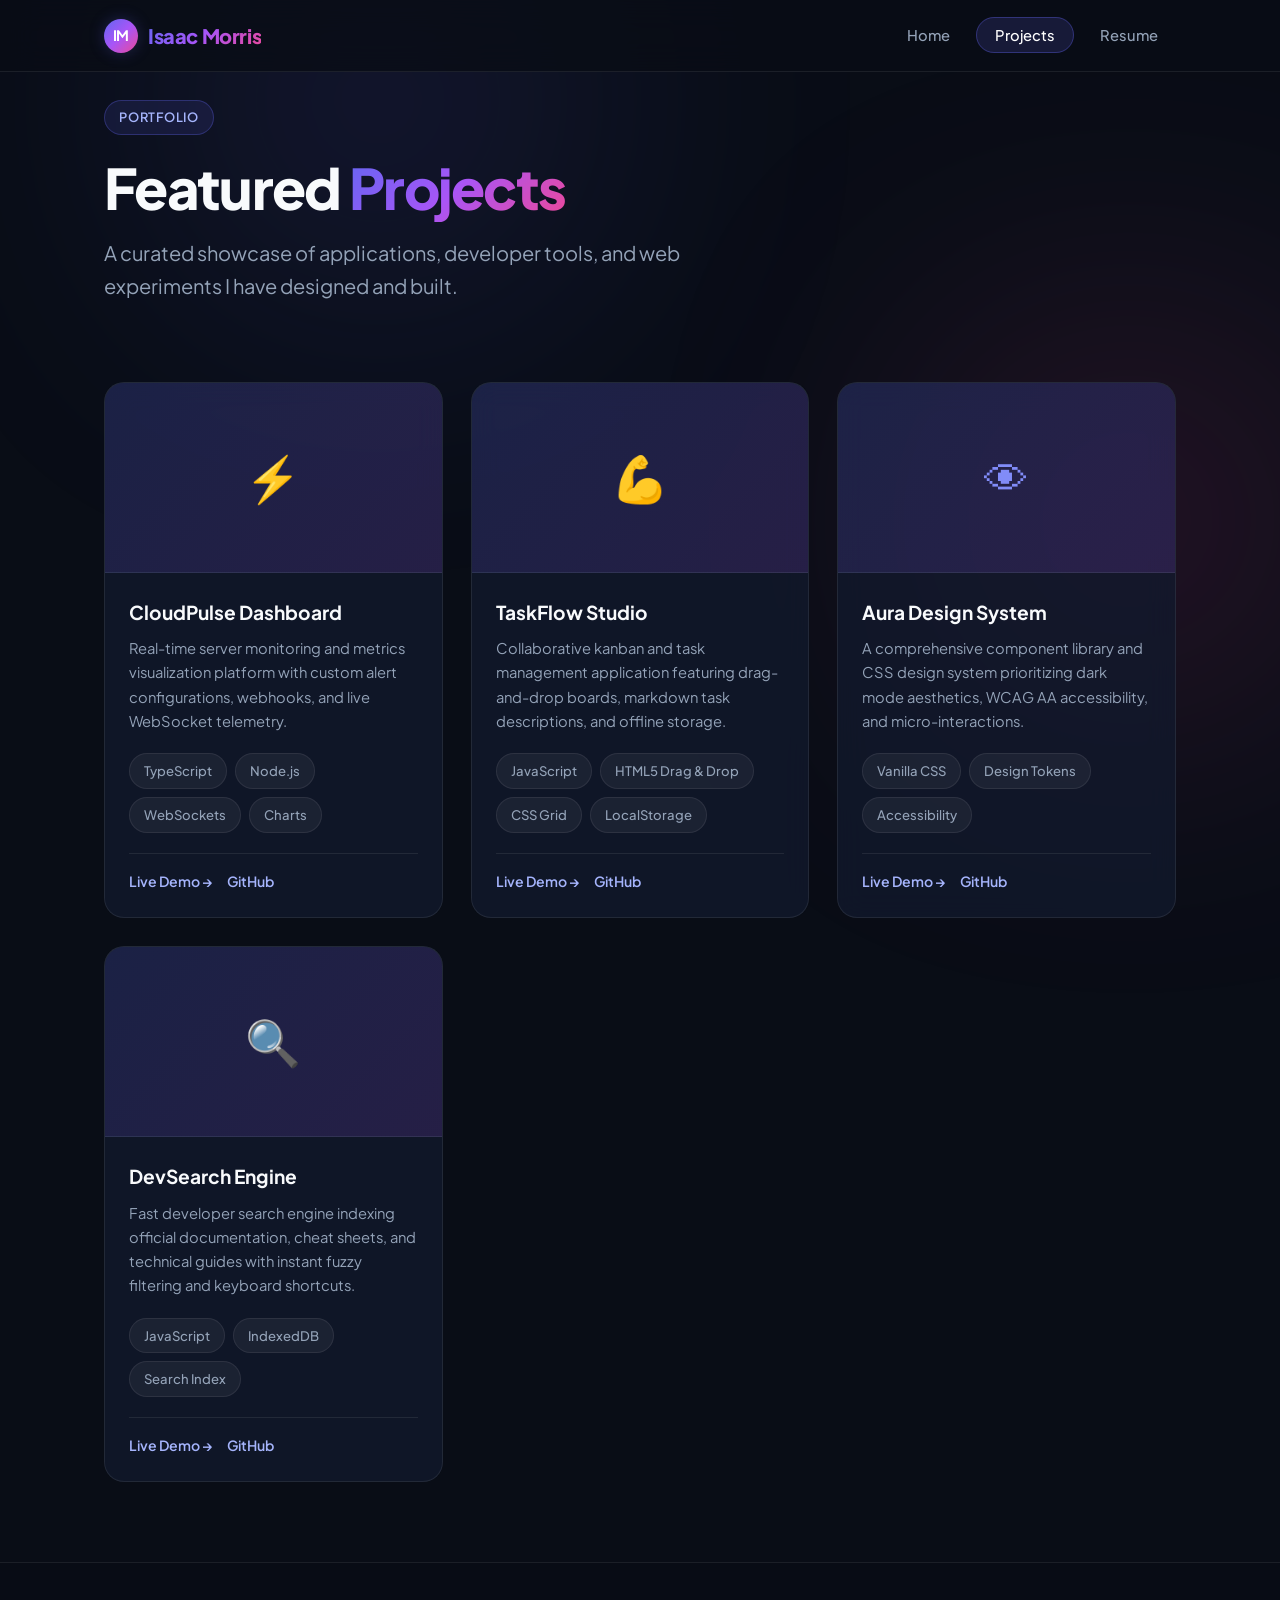
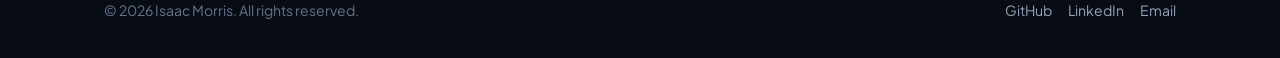
==== project.html @ 421816e5 "Initial commit: personal website with index, resume, and project pages" ====
<!DOCTYPE html>
<html lang="en">
<head>
  <meta charset="UTF-8">
  <meta name="viewport" content="width=device-width, initial-scale=1.0">
  <title>Isaac Morris | Projects</title>
  <meta name="description" content="Portfolio of selected projects, web applications, and software tools built by Isaac Morris.">
  <link rel="stylesheet" href="styles.css">
</head>
<body>

  <!-- Site Header Navigation -->
  <header class="site-header">
    <div class="container">
      <a href="index.html" class="brand-logo" id="brand-link">
        <div class="brand-avatar">IM</div>
        <span>Isaac Morris</span>
      </a>
      <nav aria-label="Main Navigation">
        <ul class="nav-links">
          <li><a href="index.html" class="nav-link" id="nav-home">Home</a></li>
          <li><a href="project.html" class="nav-link active" id="nav-projects">Projects</a></li>
          <li><a href="resume.html" class="nav-link" id="nav-resume">Resume</a></li>
        </ul>
      </nav>
    </div>
  </header>

  <!-- Main Content -->
  <main class="main-content">
    <div class="container">
      
      <!-- Projects Page Header -->
      <section class="resume-header">
        <div>
          <div class="badge">Portfolio</div>
          <h1 class="page-title">Featured <span class="gradient-text">Projects</span></h1>
          <p class="lead-text">
            A curated showcase of applications, developer tools, and web experiments I have designed and built.
          </p>
        </div>
      </section>

      <!-- Projects Grid -->
      <section class="projects-grid" id="project-list">
        
        <!-- Project 1 -->
        <article class="card project-card">
          <div class="project-thumbnail" aria-hidden="true">
            <span>&#9889;</span>
          </div>
          <div class="project-body">
            <h2 class="project-title">CloudPulse Dashboard</h2>
            <p class="project-desc">
              Real-time server monitoring and metrics visualization platform with custom alert configurations, webhooks, and live WebSocket telemetry.
            </p>
            <div class="tag-list" style="margin-bottom: 20px;">
              <span class="tag">TypeScript</span>
              <span class="tag">Node.js</span>
              <span class="tag">WebSockets</span>
              <span class="tag">Charts</span>
            </div>
            <div class="project-footer">
              <div class="project-links">
                <a href="#" class="icon-link" aria-label="View live demo of CloudPulse Dashboard">Live Demo &rarr;</a>
                <a href="#" class="icon-link" aria-label="View source code of CloudPulse Dashboard">GitHub</a>
              </div>
            </div>
          </div>
        </article>

        <!-- Project 2 -->
        <article class="card project-card">
          <div class="project-thumbnail" aria-hidden="true">
            <span>&#128170;</span>
          </div>
          <div class="project-body">
            <h2 class="project-title">TaskFlow Studio</h2>
            <p class="project-desc">
              Collaborative kanban and task management application featuring drag-and-drop boards, markdown task descriptions, and offline storage.
            </p>
            <div class="tag-list" style="margin-bottom: 20px;">
              <span class="tag">JavaScript</span>
              <span class="tag">HTML5 Drag &amp; Drop</span>
              <span class="tag">CSS Grid</span>
              <span class="tag">LocalStorage</span>
            </div>
            <div class="project-footer">
              <div class="project-links">
                <a href="#" class="icon-link" aria-label="View live demo of TaskFlow Studio">Live Demo &rarr;</a>
                <a href="#" class="icon-link" aria-label="View source code of TaskFlow Studio">GitHub</a>
              </div>
            </div>
          </div>
        </article>

        <!-- Project 3 -->
        <article class="card project-card">
          <div class="project-thumbnail" aria-hidden="true">
            <span>&#128065;</span>
          </div>
          <div class="project-body">
            <h2 class="project-title">Aura Design System</h2>
            <p class="project-desc">
              A comprehensive component library and CSS design system prioritizing dark mode aesthetics, WCAG AA accessibility, and micro-interactions.
            </p>
            <div class="tag-list" style="margin-bottom: 20px;">
              <span class="tag">Vanilla CSS</span>
              <span class="tag">Design Tokens</span>
              <span class="tag">Accessibility</span>
            </div>
            <div class="project-footer">
              <div class="project-links">
                <a href="#" class="icon-link" aria-label="View live demo of Aura Design System">Live Demo &rarr;</a>
                <a href="#" class="icon-link" aria-label="View source code of Aura Design System">GitHub</a>
              </div>
            </div>
          </div>
        </article>

        <!-- Project 4 -->
        <article class="card project-card">
          <div class="project-thumbnail" aria-hidden="true">
            <span>&#128269;</span>
          </div>
          <div class="project-body">
            <h2 class="project-title">DevSearch Engine</h2>
            <p class="project-desc">
              Fast developer search engine indexing official documentation, cheat sheets, and technical guides with instant fuzzy filtering and keyboard shortcuts.
            </p>
            <div class="tag-list" style="margin-bottom: 20px;">
              <span class="tag">JavaScript</span>
              <span class="tag">IndexedDB</span>
              <span class="tag">Search Index</span>
            </div>
            <div class="project-footer">
              <div class="project-links">
                <a href="#" class="icon-link" aria-label="View live demo of DevSearch Engine">Live Demo &rarr;</a>
                <a href="#" class="icon-link" aria-label="View source code of DevSearch Engine">GitHub</a>
              </div>
            </div>
          </div>
        </article>

      </section>

    </div>
  </main>

  <!-- Site Footer -->
  <footer class="site-footer">
    <div class="container footer-content">
      <p class="footer-text">&copy; 2026 Isaac Morris. All rights reserved.</p>
      <div class="footer-socials">
        <a href="https://github.com" target="_blank" rel="noopener noreferrer" class="social-link">GitHub</a>
        <a href="https://linkedin.com" target="_blank" rel="noopener noreferrer" class="social-link">LinkedIn</a>
        <a href="mailto:contact@example.com" class="social-link">Email</a>
      </div>
    </div>
  </footer>

</body>
</html>
---- styles.css ----
/* ==========================================================================
   Design System & Core Variables
   ========================================================================== */
@import url('https://fonts.googleapis.com/css2?family=Plus+Jakarta+Sans:wght@300;400;500;600;700;800&display=swap');

:root {
  /* Color Palette */
  --bg-primary: #090d16;
  --bg-secondary: #0f172a;
  --bg-card: rgba(18, 26, 46, 0.75);
  --bg-card-hover: rgba(28, 39, 68, 0.85);
  --bg-glass: rgba(255, 255, 255, 0.04);
  
  --border-subtle: rgba(255, 255, 255, 0.08);
  --border-focus: rgba(99, 102, 241, 0.5);

  --accent-primary: #6366f1;
  --accent-secondary: #8b5cf6;
  --accent-glow: rgba(99, 102, 241, 0.25);
  --accent-gradient: linear-gradient(135deg, #6366f1 0%, #a855f7 50%, #ec4899 100%);
  --accent-gradient-subtle: linear-gradient(135deg, rgba(99, 102, 241, 0.15), rgba(168, 85, 247, 0.15));

  --text-primary: #f8fafc;
  --text-secondary: #94a3b8;
  --text-muted: #64748b;

  /* Typography */
  --font-main: 'Plus Jakarta Sans', -apple-system, BlinkMacSystemFont, 'Segoe UI', Roboto, sans-serif;
  
  /* Spacing */
  --container-width: 1120px;
  --radius-sm: 8px;
  --radius-md: 14px;
  --radius-lg: 20px;
  --radius-full: 9999px;

  /* Transitions */
  --transition-fast: 0.2s cubic-bezier(0.16, 1, 0.3, 1);
  --transition-normal: 0.3s cubic-bezier(0.16, 1, 0.3, 1);
}

/* ==========================================================================
   Global Reset & Base
   ========================================================================== */
*, *::before, *::after {
  box-sizing: border-box;
  margin: 0;
  padding: 0;
}

html {
  scroll-behavior: smooth;
  color-scheme: dark;
}

body {
  font-family: var(--font-main);
  background-color: var(--bg-primary);
  color: var(--text-primary);
  line-height: 1.65;
  min-height: 100vh;
  display: flex;
  flex-direction: column;
  position: relative;
  overflow-x: hidden;
  -webkit-font-smoothing: antialiased;
}

/* Background Ambient Glows */
body::before,
body::after {
  content: '';
  position: fixed;
  width: 500px;
  height: 500px;
  border-radius: 50%;
  pointer-events: none;
  z-index: -1;
  filter: blur(140px);
  opacity: 0.35;
}

body::before {
  top: -150px;
  left: 10%;
  background: radial-gradient(circle, #6366f1, transparent 70%);
}

body::after {
  top: 30%;
  right: -100px;
  background: radial-gradient(circle, #ec4899, transparent 70%);
}

a {
  color: inherit;
  text-decoration: none;
  transition: color var(--transition-fast);
}

img {
  max-width: 100%;
  display: block;
}

/* ==========================================================================
   Layout Containers
   ========================================================================== */
.container {
  width: 100%;
  max-width: var(--container-width);
  margin-left: auto;
  margin-right: auto;
  padding-left: 24px;
  padding-right: 24px;
}

.main-content {
  flex: 1;
  padding-top: 100px;
  padding-bottom: 80px;
}

/* ==========================================================================
   Header & Navigation
   ========================================================================== */
.site-header {
  position: fixed;
  top: 0;
  left: 0;
  right: 0;
  height: 72px;
  backdrop-filter: blur(16px);
  -webkit-backdrop-filter: blur(16px);
  background: rgba(9, 13, 22, 0.8);
  border-bottom: 1px solid var(--border-subtle);
  z-index: 1000;
  display: flex;
  align-items: center;
}

.site-header .container {
  display: flex;
  justify-content: space-between;
  align-items: center;
}

.brand-logo {
  font-weight: 800;
  font-size: 1.25rem;
  letter-spacing: -0.02em;
  display: flex;
  align-items: center;
  gap: 10px;
}

.brand-logo span {
  background: var(--accent-gradient);
  -webkit-background-clip: text;
  -webkit-text-fill-color: transparent;
}

.brand-avatar {
  width: 34px;
  height: 34px;
  border-radius: var(--radius-full);
  background: var(--accent-gradient);
  display: flex;
  align-items: center;
  justify-content: center;
  font-weight: 700;
  font-size: 0.9rem;
  color: #fff;
  box-shadow: 0 0 16px var(--accent-glow);
}

.nav-links {
  display: flex;
  list-style: none;
  gap: 8px;
  align-items: center;
}

.nav-link {
  padding: 8px 18px;
  font-size: 0.92rem;
  font-weight: 500;
  color: var(--text-secondary);
  border-radius: var(--radius-full);
  transition: all var(--transition-fast);
}

.nav-link:hover {
  color: var(--text-primary);
  background: var(--bg-glass);
}

.nav-link.active {
  color: #fff;
  background: rgba(99, 102, 241, 0.16);
  border: 1px solid rgba(99, 102, 241, 0.35);
}

/* ==========================================================================
   Typography & Common Elements
   ========================================================================== */
.badge {
  display: inline-flex;
  align-items: center;
  gap: 6px;
  padding: 6px 14px;
  font-size: 0.8rem;
  font-weight: 600;
  text-transform: uppercase;
  letter-spacing: 0.06em;
  color: #a5b4fc;
  background: rgba(99, 102, 241, 0.12);
  border: 1px solid rgba(99, 102, 241, 0.3);
  border-radius: var(--radius-full);
  margin-bottom: 20px;
}

.badge-dot {
  width: 8px;
  height: 8px;
  border-radius: 50%;
  background-color: #10b981;
  box-shadow: 0 0 10px #10b981;
}

.page-title {
  font-size: clamp(2.2rem, 5vw, 3.5rem);
  font-weight: 800;
  letter-spacing: -0.03em;
  line-height: 1.15;
  margin-bottom: 16px;
}

.gradient-text {
  background: var(--accent-gradient);
  -webkit-background-clip: text;
  -webkit-text-fill-color: transparent;
}

.lead-text {
  font-size: clamp(1.05rem, 2vw, 1.25rem);
  color: var(--text-secondary);
  max-width: 640px;
  margin-bottom: 32px;
}

/* Buttons */
.btn-group {
  display: flex;
  gap: 14px;
  flex-wrap: wrap;
}

.btn {
  display: inline-flex;
  align-items: center;
  justify-content: center;
  gap: 10px;
  padding: 12px 26px;
  font-size: 0.95rem;
  font-weight: 600;
  border-radius: var(--radius-full);
  cursor: pointer;
  transition: all var(--transition-normal);
  border: 1px solid transparent;
}

.btn-primary {
  background: var(--accent-gradient);
  color: #ffffff;
  box-shadow: 0 4px 20px var(--accent-glow);
}

.btn-primary:hover {
  transform: translateY(-2px);
  box-shadow: 0 6px 25px rgba(99, 102, 241, 0.4);
}

.btn-secondary {
  background: rgba(255, 255, 255, 0.05);
  color: var(--text-primary);
  border-color: var(--border-subtle);
}

.btn-secondary:hover {
  background: rgba(255, 255, 255, 0.1);
  border-color: rgba(255, 255, 255, 0.2);
  transform: translateY(-2px);
}

/* Cards */
.card {
  background: var(--bg-card);
  backdrop-filter: blur(14px);
  -webkit-backdrop-filter: blur(14px);
  border: 1px solid var(--border-subtle);
  border-radius: var(--radius-lg);
  padding: 28px;
  transition: all var(--transition-normal);
}

.card:hover {
  border-color: rgba(99, 102, 241, 0.35);
  transform: translateY(-4px);
  box-shadow: 0 16px 36px rgba(0, 0, 0, 0.3);
}

/* ==========================================================================
   Hero Section (index.html)
   ========================================================================== */
.hero-section {
  padding: 40px 0 60px;
}

.hero-grid {
  display: grid;
  grid-template-columns: 1.2fr 0.8fr;
  gap: 48px;
  align-items: center;
}

.hero-card-preview {
  position: relative;
}

.profile-card {
  background: linear-gradient(180deg, rgba(28, 38, 64, 0.6) 0%, rgba(13, 19, 36, 0.9) 100%);
  border: 1px solid var(--border-subtle);
  border-radius: var(--radius-lg);
  padding: 32px;
  text-align: center;
  box-shadow: 0 20px 40px rgba(0, 0, 0, 0.4);
  position: relative;
  overflow: hidden;
}

.profile-card::before {
  content: '';
  position: absolute;
  top: 0;
  left: 0;
  right: 0;
  height: 4px;
  background: var(--accent-gradient);
}

.profile-avatar-large {
  width: 96px;
  height: 96px;
  margin: 0 auto 20px;
  border-radius: var(--radius-full);
  background: var(--accent-gradient);
  display: flex;
  align-items: center;
  justify-content: center;
  font-size: 2.2rem;
  font-weight: 800;
  box-shadow: 0 0 30px var(--accent-glow);
}

.profile-name {
  font-size: 1.4rem;
  font-weight: 700;
  margin-bottom: 6px;
}

.profile-role {
  color: var(--text-secondary);
  font-size: 0.92rem;
  margin-bottom: 24px;
}

.stats-grid {
  display: grid;
  grid-template-columns: repeat(3, 1fr);
  gap: 12px;
  padding-top: 20px;
  border-top: 1px solid var(--border-subtle);
}

.stat-item h4 {
  font-size: 1.3rem;
  font-weight: 700;
  color: var(--text-primary);
}

.stat-item p {
  font-size: 0.78rem;
  color: var(--text-muted);
}

/* Feature Highlights */
.features-section {
  margin-top: 60px;
}

.features-grid {
  display: grid;
  grid-template-columns: repeat(auto-fit, minmax(280px, 1fr));
  gap: 24px;
}

.feature-icon {
  width: 46px;
  height: 46px;
  border-radius: var(--radius-md);
  background: rgba(99, 102, 241, 0.15);
  display: flex;
  align-items: center;
  justify-content: center;
  font-size: 1.25rem;
  margin-bottom: 18px;
  color: #a5b4fc;
}

.feature-title {
  font-size: 1.15rem;
  font-weight: 600;
  margin-bottom: 8px;
}

.feature-desc {
  font-size: 0.92rem;
  color: var(--text-secondary);
}

/* ==========================================================================
   Resume Page (resume.html)
   ========================================================================== */
.resume-header {
  display: flex;
  justify-content: space-between;
  align-items: flex-start;
  flex-wrap: wrap;
  gap: 24px;
  margin-bottom: 48px;
}

.resume-section {
  margin-bottom: 44px;
}

.section-heading {
  font-size: 1.4rem;
  font-weight: 700;
  margin-bottom: 24px;
  display: flex;
  align-items: center;
  gap: 12px;
}

.section-heading::after {
  content: '';
  flex: 1;
  height: 1px;
  background: var(--border-subtle);
}

/* Timeline */
.timeline {
  display: flex;
  flex-direction: column;
  gap: 20px;
  position: relative;
  padding-left: 24px;
  border-left: 2px solid rgba(99, 102, 241, 0.25);
}

.timeline-item {
  position: relative;
}

.timeline-item::before {
  content: '';
  position: absolute;
  left: -31px;
  top: 8px;
  width: 12px;
  height: 12px;
  border-radius: 50%;
  background: var(--accent-primary);
  border: 3px solid var(--bg-primary);
  box-shadow: 0 0 10px var(--accent-glow);
}

.timeline-card {
  padding: 20px 24px;
}

.timeline-header {
  display: flex;
  justify-content: space-between;
  align-items: baseline;
  flex-wrap: wrap;
  gap: 8px;
  margin-bottom: 6px;
}

.role-title {
  font-size: 1.1rem;
  font-weight: 600;
}

.role-period {
  font-size: 0.85rem;
  color: var(--text-muted);
}

.company-name {
  font-size: 0.92rem;
  color: #818cf8;
  margin-bottom: 12px;
  font-weight: 500;
}

.timeline-desc {
  font-size: 0.92rem;
  color: var(--text-secondary);
}

/* Skills Grid */
.skills-grid {
  display: grid;
  grid-template-columns: repeat(auto-fit, minmax(260px, 1fr));
  gap: 20px;
}

.skill-category-title {
  font-size: 1rem;
  font-weight: 600;
  margin-bottom: 14px;
}

.tag-list {
  display: flex;
  flex-wrap: wrap;
  gap: 8px;
}

.tag {
  padding: 6px 14px;
  font-size: 0.82rem;
  font-weight: 500;
  color: var(--text-secondary);
  background: rgba(255, 255, 255, 0.05);
  border: 1px solid var(--border-subtle);
  border-radius: var(--radius-full);
  transition: all var(--transition-fast);
}

.tag:hover {
  color: #ffffff;
  border-color: rgba(99, 102, 241, 0.4);
  background: rgba(99, 102, 241, 0.1);
}

/* ==========================================================================
   Projects Page (project.html)
   ========================================================================== */
.projects-grid {
  display: grid;
  grid-template-columns: repeat(auto-fill, minmax(320px, 1fr));
  gap: 28px;
}

.project-card {
  display: flex;
  flex-direction: column;
  overflow: hidden;
  padding: 0;
}

.project-thumbnail {
  width: 100%;
  height: 190px;
  background: var(--accent-gradient-subtle);
  border-bottom: 1px solid var(--border-subtle);
  display: flex;
  align-items: center;
  justify-content: center;
  font-size: 2.8rem;
  color: #818cf8;
  position: relative;
}

.project-body {
  padding: 24px;
  display: flex;
  flex-direction: column;
  flex: 1;
}

.project-title {
  font-size: 1.2rem;
  font-weight: 700;
  margin-bottom: 8px;
}

.project-desc {
  font-size: 0.92rem;
  color: var(--text-secondary);
  margin-bottom: 20px;
  flex: 1;
}

.project-footer {
  display: flex;
  justify-content: space-between;
  align-items: center;
  margin-top: auto;
  padding-top: 16px;
  border-top: 1px solid var(--border-subtle);
}

.project-links {
  display: flex;
  gap: 14px;
}

.icon-link {
  font-size: 0.88rem;
  font-weight: 600;
  color: #a5b4fc;
  display: inline-flex;
  align-items: center;
  gap: 6px;
}

.icon-link:hover {
  color: #ffffff;
  text-decoration: underline;
}

/* ==========================================================================
   Site Footer
   ========================================================================== */
.site-footer {
  border-top: 1px solid var(--border-subtle);
  background: rgba(9, 13, 22, 0.95);
  padding: 36px 0;
  margin-top: auto;
}

.footer-content {
  display: flex;
  justify-content: space-between;
  align-items: center;
  flex-wrap: wrap;
  gap: 20px;
}

.footer-text {
  font-size: 0.88rem;
  color: var(--text-muted);
}

.footer-socials {
  display: flex;
  gap: 16px;
}

.social-link {
  font-size: 0.88rem;
  color: var(--text-secondary);
  transition: color var(--transition-fast);
}

.social-link:hover {
  color: var(--text-primary);
}

/* ==========================================================================
   Responsive Breakpoints
   ========================================================================== */
@media (max-width: 860px) {
  .hero-grid {
    grid-template-columns: 1fr;
    gap: 36px;
  }
}

@media (max-width: 640px) {
  .site-header .container {
    flex-direction: row;
  }
  
  .nav-links {
    gap: 4px;
  }

  .nav-link {
    padding: 6px 12px;
    font-size: 0.85rem;
  }

  .main-content {
    padding-top: 88px;
  }

  .btn-group {
    flex-direction: column;
    width: 100%;
  }

  .btn {
    width: 100%;
  }

  .footer-content {
    flex-direction: column;
    text-align: center;
  }
}
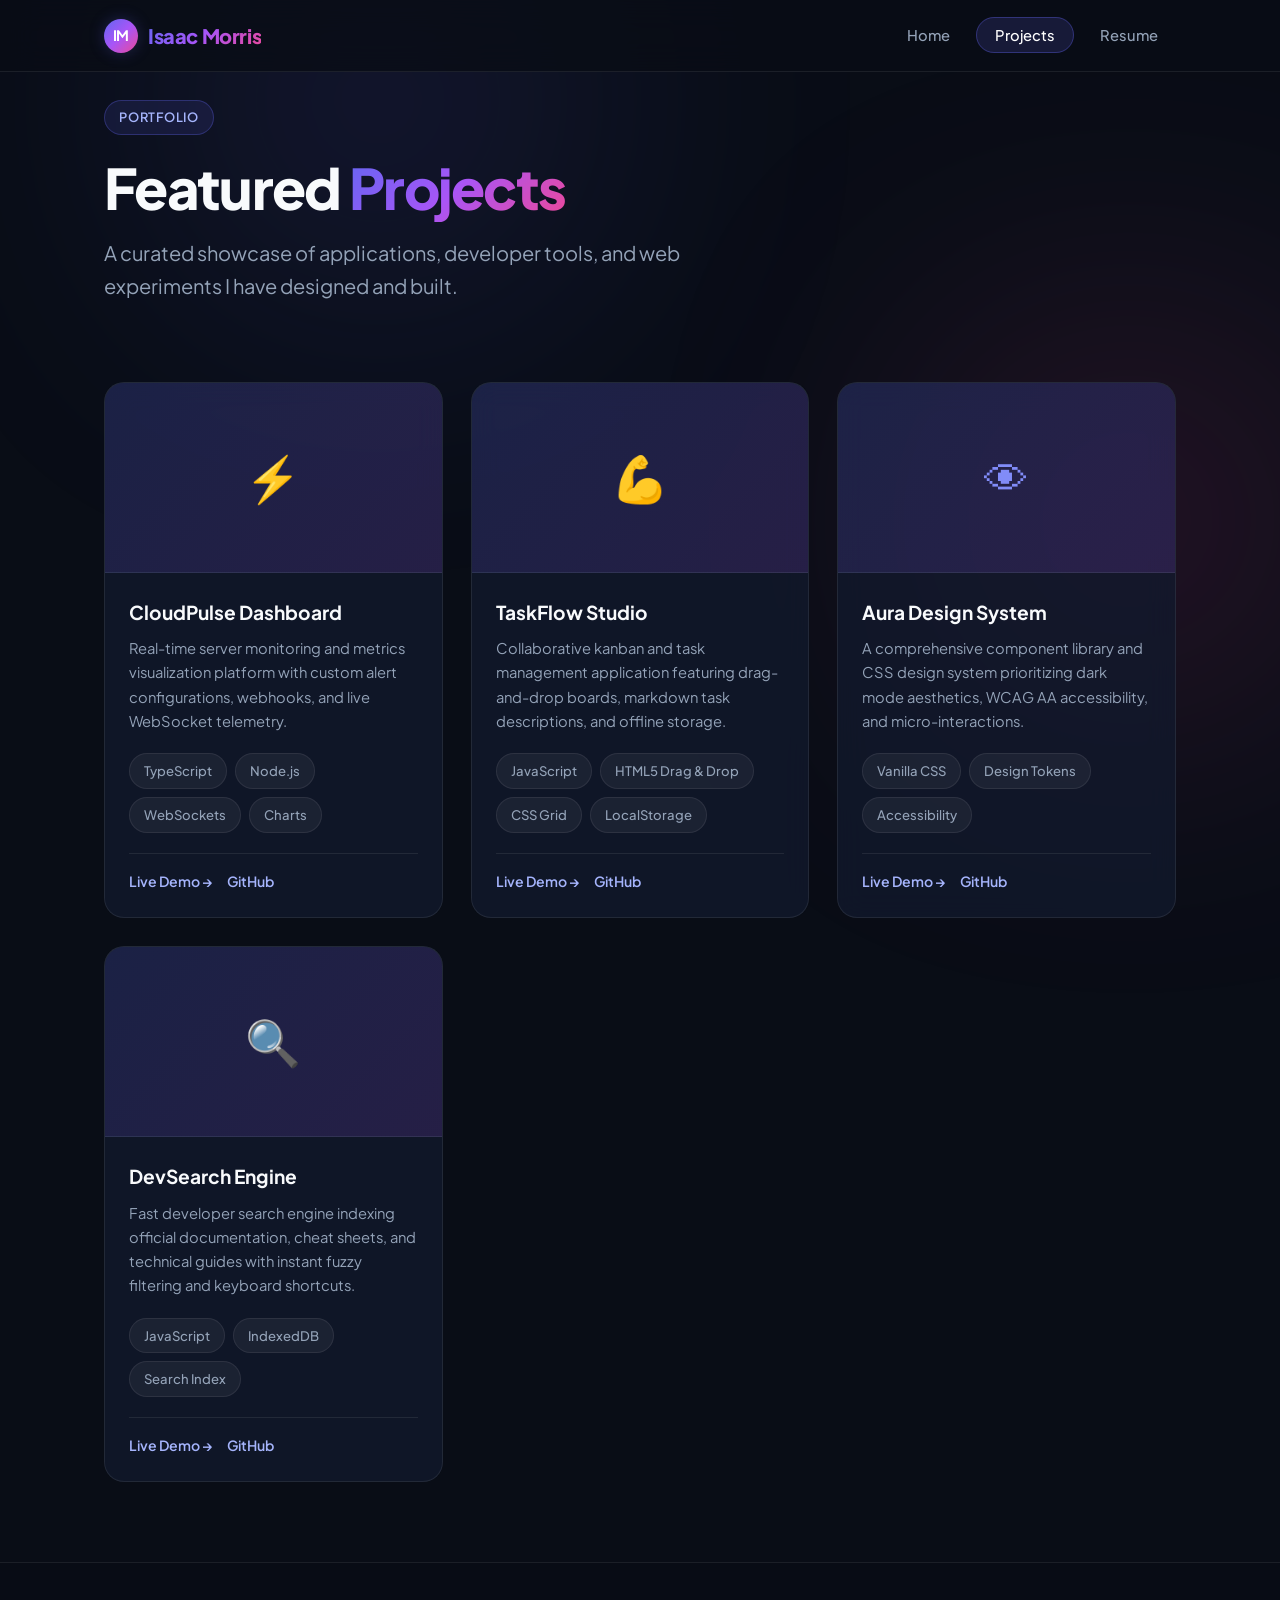
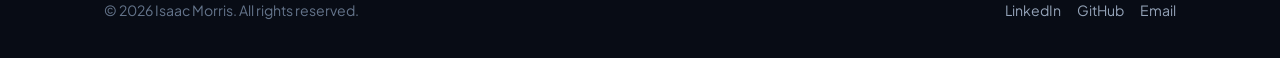
==== commit 402795ed: "feat: add Isaac's real resume, education, experience, and contact info" ====
--- a/project.html
+++ b/project.html
@@ -152,9 +152,9 @@
     <div class="container footer-content">
       <p class="footer-text">&copy; 2026 Isaac Morris. All rights reserved.</p>
       <div class="footer-socials">
-        <a href="https://github.com" target="_blank" rel="noopener noreferrer" class="social-link">GitHub</a>
-        <a href="https://linkedin.com" target="_blank" rel="noopener noreferrer" class="social-link">LinkedIn</a>
-        <a href="mailto:contact@example.com" class="social-link">Email</a>
+        <a href="https://www.linkedin.com/in/isaac-morris-839309318" target="_blank" rel="noopener noreferrer" class="social-link">LinkedIn</a>
+        <a href="https://github.com/IM1904" target="_blank" rel="noopener noreferrer" class="social-link">GitHub</a>
+        <a href="mailto:isaacmorris2004@gmail.com" class="social-link">Email</a>
       </div>
     </div>
   </footer>
--- a/styles.css
+++ b/styles.css
@@ -523,6 +523,99 @@
   color: var(--text-secondary);
 }
 
+.timeline-location {
+  font-size: 0.82rem;
+  color: var(--text-muted);
+  margin-top: -6px;
+  margin-bottom: 12px;
+}
+
+.timeline-list {
+  list-style: none;
+  display: flex;
+  flex-direction: column;
+  gap: 8px;
+  margin-top: 10px;
+}
+
+.timeline-list li {
+  position: relative;
+  padding-left: 20px;
+  font-size: 0.92rem;
+  color: var(--text-secondary);
+  line-height: 1.55;
+}
+
+.timeline-list li::before {
+  content: '▹';
+  position: absolute;
+  left: 0;
+  color: var(--accent-primary);
+  font-weight: 700;
+  font-size: 0.95rem;
+}
+
+.contact-pill-list {
+  display: flex;
+  flex-wrap: wrap;
+  gap: 10px;
+  margin-top: 16px;
+}
+
+.contact-pill {
+  display: inline-flex;
+  align-items: center;
+  gap: 8px;
+  padding: 6px 14px;
+  background: var(--bg-card);
+  border: 1px solid var(--border-subtle);
+  border-radius: var(--radius-full);
+  font-size: 0.85rem;
+  color: var(--text-secondary);
+}
+
+.contact-pill svg {
+  color: var(--accent-primary);
+  flex-shrink: 0;
+}
+
+.contact-pill a {
+  color: var(--text-primary);
+  transition: color var(--transition-fast);
+}
+
+.contact-pill a:hover {
+  color: #a5b4fc;
+  text-decoration: underline;
+}
+
+.community-grid {
+  display: grid;
+  grid-template-columns: repeat(auto-fit, minmax(300px, 1fr));
+  gap: 18px;
+}
+
+.community-card {
+  padding: 20px 24px;
+}
+
+.community-title {
+  font-size: 1.05rem;
+  font-weight: 600;
+  margin-bottom: 4px;
+}
+
+.community-role {
+  font-size: 0.88rem;
+  color: #818cf8;
+  margin-bottom: 8px;
+}
+
+.community-period {
+  font-size: 0.82rem;
+  color: var(--text-muted);
+}
+
 /* Skills Grid */
 .skills-grid {
   display: grid;
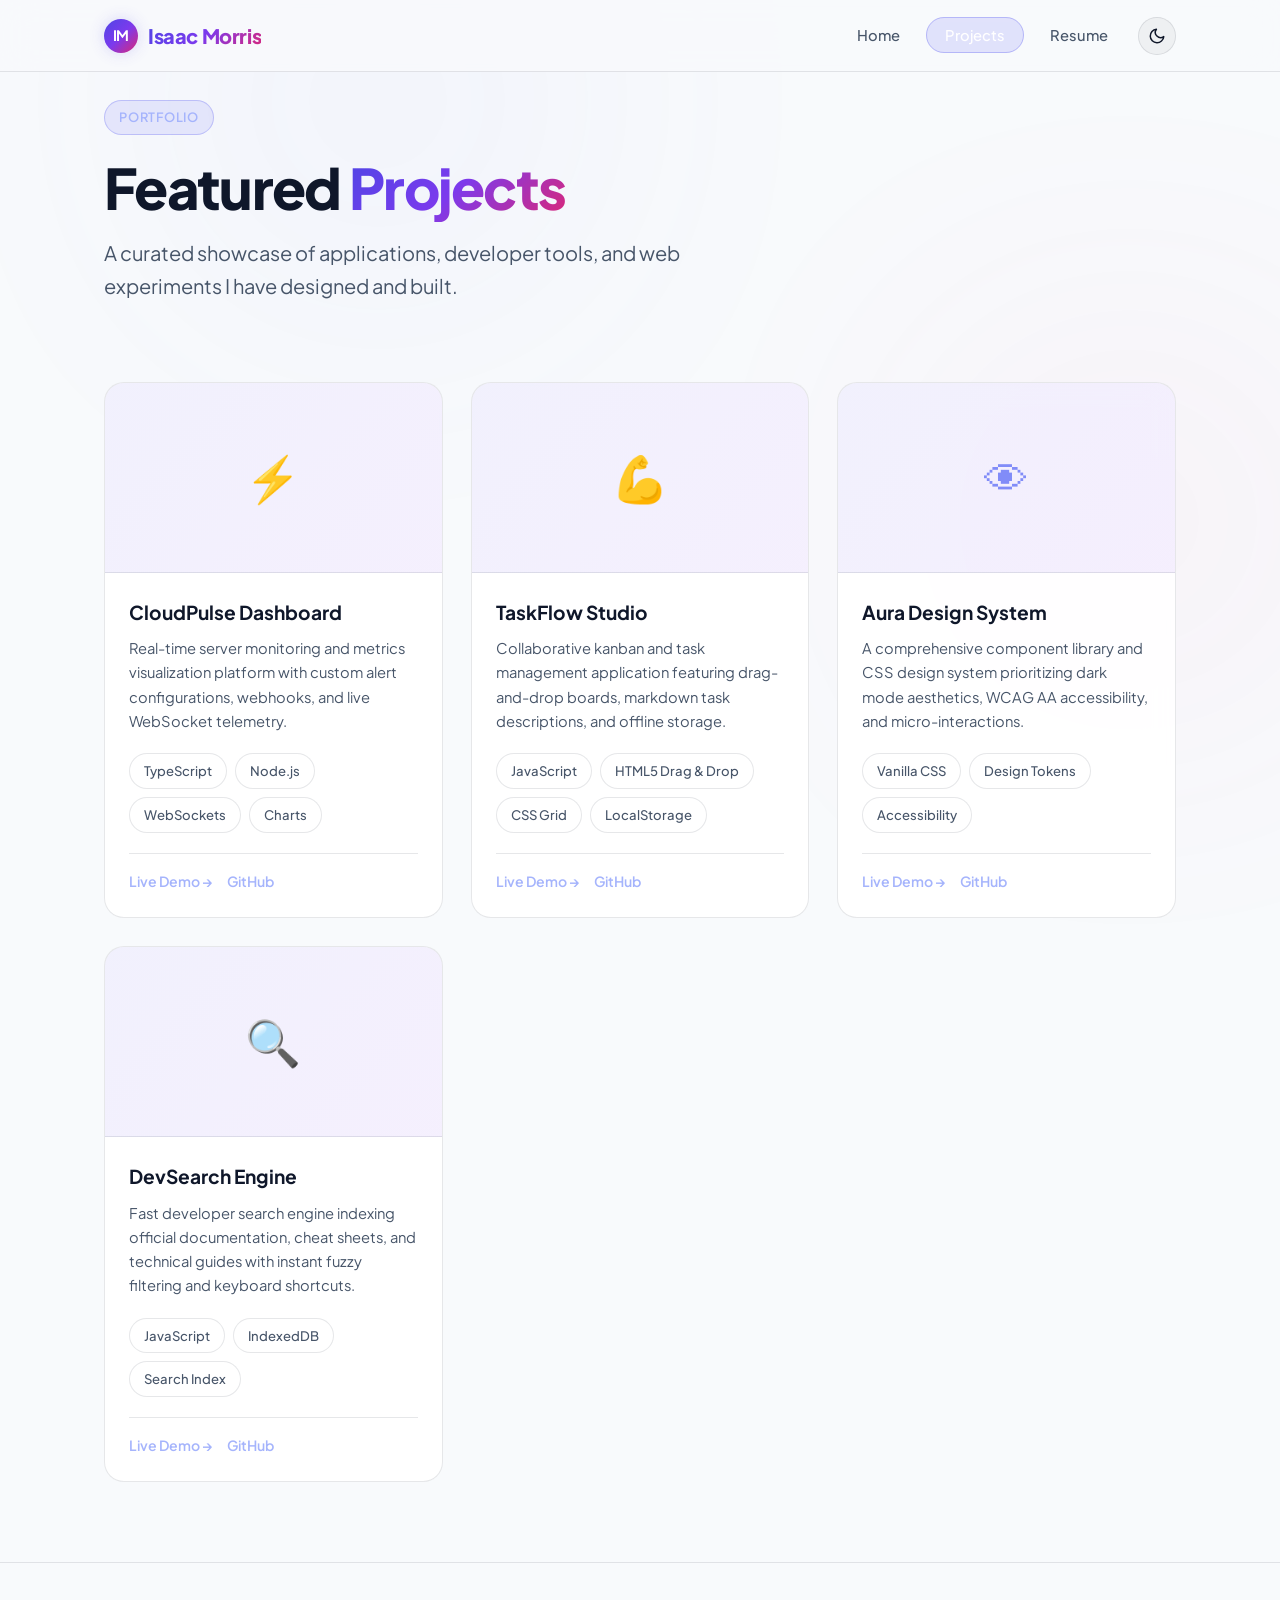
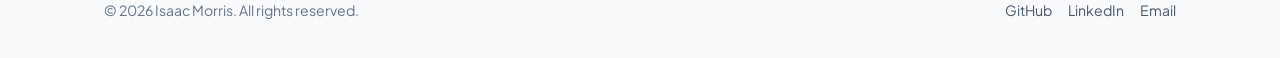
==== commit f3d0a20c: "Dark and Light mode" ====
--- a/project.html
+++ b/project.html
@@ -1,12 +1,16 @@
 <!DOCTYPE html>
 <html lang="en">
+
 <head>
   <meta charset="UTF-8">
   <meta name="viewport" content="width=device-width, initial-scale=1.0">
   <title>Isaac Morris | Projects</title>
-  <meta name="description" content="Portfolio of selected projects, web applications, and software tools built by Isaac Morris.">
+  <meta name="description"
+    content="Portfolio of selected projects, web applications, and software tools built by Isaac Morris.">
   <link rel="stylesheet" href="styles.css">
+  <script src="theme.js"></script>
 </head>
+
 <body>
 
   <!-- Site Header Navigation -->
@@ -16,20 +20,38 @@
         <div class="brand-avatar">IM</div>
         <span>Isaac Morris</span>
       </a>
-      <nav aria-label="Main Navigation">
-        <ul class="nav-links">
-          <li><a href="index.html" class="nav-link" id="nav-home">Home</a></li>
-          <li><a href="project.html" class="nav-link active" id="nav-projects">Projects</a></li>
-          <li><a href="resume.html" class="nav-link" id="nav-resume">Resume</a></li>
-        </ul>
-      </nav>
+      <div class="nav-wrapper">
+        <nav aria-label="Main Navigation">
+          <ul class="nav-links">
+            <li><a href="index.html" class="nav-link" id="nav-home">Home</a></li>
+            <li><a href="project.html" class="nav-link active" id="nav-projects">Projects</a></li>
+            <li><a href="resume.html" class="nav-link" id="nav-resume">Resume</a></li>
+          </ul>
+        </nav>
+        <button id="theme-toggle" class="theme-toggle-btn" aria-label="Switch to light mode" title="Toggle dark/light mode">
+          <svg class="icon-sun" width="18" height="18" viewBox="0 0 24 24" fill="none" stroke="currentColor" stroke-width="2" stroke-linecap="round" stroke-linejoin="round">
+            <circle cx="12" cy="12" r="5"></circle>
+            <line x1="12" y1="1" x2="12" y2="3"></line>
+            <line x1="12" y1="21" x2="12" y2="23"></line>
+            <line x1="4.22" y1="4.22" x2="5.64" y2="5.64"></line>
+            <line x1="18.36" y1="18.36" x2="19.78" y2="19.78"></line>
+            <line x1="1" y1="12" x2="3" y2="12"></line>
+            <line x1="21" y1="12" x2="23" y2="12"></line>
+            <line x1="4.22" y1="19.78" x2="5.64" y2="18.36"></line>
+            <line x1="18.36" y1="5.64" x2="19.78" y2="4.22"></line>
+          </svg>
+          <svg class="icon-moon" width="18" height="18" viewBox="0 0 24 24" fill="none" stroke="currentColor" stroke-width="2" stroke-linecap="round" stroke-linejoin="round">
+            <path d="M21 12.79A9 9 0 1 1 11.21 3 7 7 0 0 0 21 12.79z"></path>
+          </svg>
+        </button>
+      </div>
     </div>
   </header>
 
   <!-- Main Content -->
   <main class="main-content">
     <div class="container">
-      
+
       <!-- Projects Page Header -->
       <section class="resume-header">
         <div>
@@ -43,7 +65,7 @@
 
       <!-- Projects Grid -->
       <section class="projects-grid" id="project-list">
-        
+
         <!-- Project 1 -->
         <article class="card project-card">
           <div class="project-thumbnail" aria-hidden="true">
@@ -52,7 +74,8 @@
           <div class="project-body">
             <h2 class="project-title">CloudPulse Dashboard</h2>
             <p class="project-desc">
-              Real-time server monitoring and metrics visualization platform with custom alert configurations, webhooks, and live WebSocket telemetry.
+              Real-time server monitoring and metrics visualization platform with custom alert configurations, webhooks,
+              and live WebSocket telemetry.
             </p>
             <div class="tag-list" style="margin-bottom: 20px;">
               <span class="tag">TypeScript</span>
@@ -77,7 +100,8 @@
           <div class="project-body">
             <h2 class="project-title">TaskFlow Studio</h2>
             <p class="project-desc">
-              Collaborative kanban and task management application featuring drag-and-drop boards, markdown task descriptions, and offline storage.
+              Collaborative kanban and task management application featuring drag-and-drop boards, markdown task
+              descriptions, and offline storage.
             </p>
             <div class="tag-list" style="margin-bottom: 20px;">
               <span class="tag">JavaScript</span>
@@ -102,7 +126,8 @@
           <div class="project-body">
             <h2 class="project-title">Aura Design System</h2>
             <p class="project-desc">
-              A comprehensive component library and CSS design system prioritizing dark mode aesthetics, WCAG AA accessibility, and micro-interactions.
+              A comprehensive component library and CSS design system prioritizing dark mode aesthetics, WCAG AA
+              accessibility, and micro-interactions.
             </p>
             <div class="tag-list" style="margin-bottom: 20px;">
               <span class="tag">Vanilla CSS</span>
@@ -126,7 +151,8 @@
           <div class="project-body">
             <h2 class="project-title">DevSearch Engine</h2>
             <p class="project-desc">
-              Fast developer search engine indexing official documentation, cheat sheets, and technical guides with instant fuzzy filtering and keyboard shortcuts.
+              Fast developer search engine indexing official documentation, cheat sheets, and technical guides with
+              instant fuzzy filtering and keyboard shortcuts.
             </p>
             <div class="tag-list" style="margin-bottom: 20px;">
               <span class="tag">JavaScript</span>
@@ -152,12 +178,13 @@
     <div class="container footer-content">
       <p class="footer-text">&copy; 2026 Isaac Morris. All rights reserved.</p>
       <div class="footer-socials">
-        <a href="https://www.linkedin.com/in/isaac-morris-839309318" target="_blank" rel="noopener noreferrer" class="social-link">LinkedIn</a>
-        <a href="https://github.com/IM1904" target="_blank" rel="noopener noreferrer" class="social-link">GitHub</a>
-        <a href="mailto:isaacmorris2004@gmail.com" class="social-link">Email</a>
+        <a href="https://github.com" target="_blank" rel="noopener noreferrer" class="social-link">GitHub</a>
+        <a href="https://linkedin.com" target="_blank" rel="noopener noreferrer" class="social-link">LinkedIn</a>
+        <a href="mailto:contact@example.com" class="social-link">Email</a>
       </div>
     </div>
   </footer>
 
 </body>
-</html>
+
+</html>
--- a/styles.css
+++ b/styles.css
@@ -3,14 +3,15 @@
    ========================================================================== */
 @import url('https://fonts.googleapis.com/css2?family=Plus+Jakarta+Sans:wght@300;400;500;600;700;800&display=swap');
 
-:root {
-  /* Color Palette */
+:root,
+[data-theme="dark"] {
+  /* Color Palette - Dark Mode (Default) */
   --bg-primary: #090d16;
   --bg-secondary: #0f172a;
   --bg-card: rgba(18, 26, 46, 0.75);
   --bg-card-hover: rgba(28, 39, 68, 0.85);
-  --bg-glass: rgba(255, 255, 255, 0.04);
-  
+  --bg-glass: rgba(255, 255, 255, 0.05);
+
   --border-subtle: rgba(255, 255, 255, 0.08);
   --border-focus: rgba(99, 102, 241, 0.5);
 
@@ -24,9 +25,15 @@
   --text-secondary: #94a3b8;
   --text-muted: #64748b;
 
+  --header-bg: rgba(9, 13, 22, 0.82);
+  --card-shadow: 0 16px 36px rgba(0, 0, 0, 0.35);
+  --profile-card-bg: linear-gradient(180deg, rgba(28, 38, 64, 0.6) 0%, rgba(13, 19, 36, 0.9) 100%);
+  --glow-opacity: 0.35;
+  color-scheme: dark;
+
   /* Typography */
   --font-main: 'Plus Jakarta Sans', -apple-system, BlinkMacSystemFont, 'Segoe UI', Roboto, sans-serif;
-  
+
   /* Spacing */
   --container-width: 1120px;
   --radius-sm: 8px;
@@ -39,10 +46,40 @@
   --transition-normal: 0.3s cubic-bezier(0.16, 1, 0.3, 1);
 }
 
+[data-theme="light"] {
+  /* Color Palette - Light Mode */
+  --bg-primary: #f8fafc;
+  --bg-secondary: #f1f5f9;
+  --bg-card: rgba(255, 255, 255, 0.9);
+  --bg-card-hover: #ffffff;
+  --bg-glass: rgba(0, 0, 0, 0.04);
+
+  --border-subtle: rgba(15, 23, 42, 0.1);
+  --border-focus: rgba(99, 102, 241, 0.6);
+
+  --accent-primary: #4f46e5;
+  --accent-secondary: #7c3aed;
+  --accent-glow: rgba(79, 70, 229, 0.2);
+  --accent-gradient: linear-gradient(135deg, #4f46e5 0%, #7c3aed 50%, #db2777 100%);
+  --accent-gradient-subtle: linear-gradient(135deg, rgba(79, 70, 229, 0.08), rgba(124, 58, 237, 0.08));
+
+  --text-primary: #0f172a;
+  --text-secondary: #475569;
+  --text-muted: #64748b;
+
+  --header-bg: rgba(248, 250, 252, 0.85);
+  --card-shadow: 0 12px 30px rgba(0, 0, 0, 0.06);
+  --profile-card-bg: linear-gradient(180deg, #ffffff 0%, #f1f5f9 100%);
+  --glow-opacity: 0.12;
+  color-scheme: light;
+}
+
 /* ==========================================================================
    Global Reset & Base
    ========================================================================== */
-*, *::before, *::after {
+*,
+*::before,
+*::after {
   box-sizing: border-box;
   margin: 0;
   padding: 0;
@@ -77,7 +114,8 @@
   pointer-events: none;
   z-index: -1;
   filter: blur(140px);
-  opacity: 0.35;
+  opacity: var(--glow-opacity);
+  transition: opacity var(--transition-normal);
 }
 
 body::before {
@@ -132,17 +170,70 @@
   height: 72px;
   backdrop-filter: blur(16px);
   -webkit-backdrop-filter: blur(16px);
-  background: rgba(9, 13, 22, 0.8);
+  background: var(--header-bg);
   border-bottom: 1px solid var(--border-subtle);
   z-index: 1000;
   display: flex;
   align-items: center;
+  transition: background-color var(--transition-normal), border-color var(--transition-normal);
 }
 
 .site-header .container {
   display: flex;
   justify-content: space-between;
   align-items: center;
+}
+
+.nav-wrapper {
+  display: flex;
+  align-items: center;
+  gap: 12px;
+}
+
+.theme-toggle-btn {
+  width: 38px;
+  height: 38px;
+  border-radius: var(--radius-full);
+  background: var(--bg-glass);
+  border: 1px solid var(--border-subtle);
+  color: var(--text-primary);
+  display: inline-flex;
+  align-items: center;
+  justify-content: center;
+  cursor: pointer;
+  padding: 0;
+  transition: all var(--transition-fast);
+  outline: none;
+  flex-shrink: 0;
+}
+
+.theme-toggle-btn:hover {
+  background: var(--bg-card-hover);
+  border-color: var(--accent-primary);
+  transform: scale(1.06);
+  box-shadow: 0 0 12px var(--accent-glow);
+}
+
+.theme-toggle-btn svg {
+  transition: transform var(--transition-fast);
+}
+
+.theme-toggle-btn:active svg {
+  transform: rotate(35deg);
+}
+
+/* Light / Dark icon display */
+[data-theme="dark"] .icon-sun {
+  display: block;
+}
+[data-theme="dark"] .icon-moon {
+  display: none;
+}
+[data-theme="light"] .icon-sun {
+  display: none;
+}
+[data-theme="light"] .icon-moon {
+  display: block;
 }
 
 .brand-logo {
@@ -329,14 +420,15 @@
 }
 
 .profile-card {
-  background: linear-gradient(180deg, rgba(28, 38, 64, 0.6) 0%, rgba(13, 19, 36, 0.9) 100%);
+  background: var(--profile-card-bg);
   border: 1px solid var(--border-subtle);
   border-radius: var(--radius-lg);
   padding: 32px;
   text-align: center;
-  box-shadow: 0 20px 40px rgba(0, 0, 0, 0.4);
+  box-shadow: var(--card-shadow);
   position: relative;
   overflow: hidden;
+  transition: background var(--transition-normal), box-shadow var(--transition-normal);
 }
 
 .profile-card::before {
@@ -734,9 +826,10 @@
    ========================================================================== */
 .site-footer {
   border-top: 1px solid var(--border-subtle);
-  background: rgba(9, 13, 22, 0.95);
+  background: var(--header-bg);
   padding: 36px 0;
   margin-top: auto;
+  transition: background-color var(--transition-normal), border-color var(--transition-normal);
 }
 
 .footer-content {
@@ -781,7 +874,7 @@
   .site-header .container {
     flex-direction: row;
   }
-  
+
   .nav-links {
     gap: 4px;
   }
@@ -808,4 +901,4 @@
     flex-direction: column;
     text-align: center;
   }
-}
+}
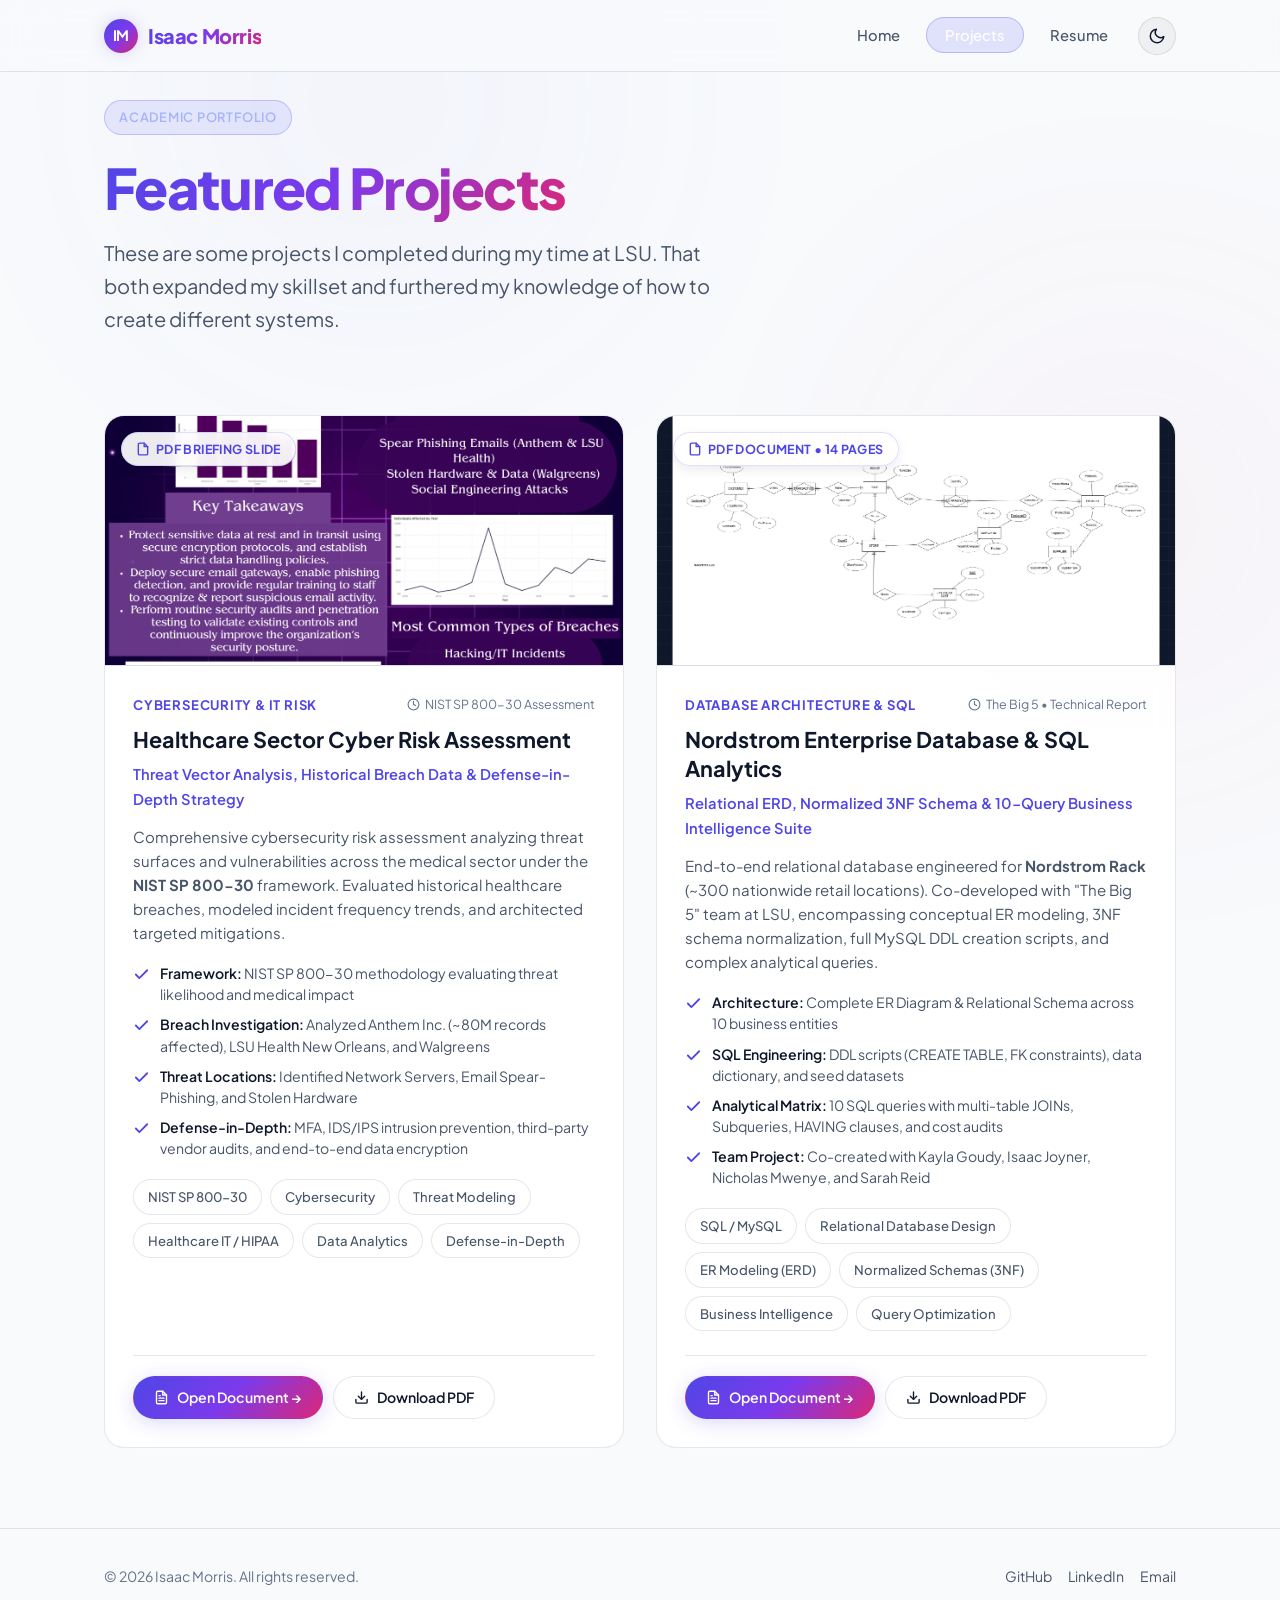
==== commit 80149614: "My Content Uploaded to Website" ====
--- a/project.html
+++ b/project.html
@@ -28,8 +28,10 @@
             <li><a href="resume.html" class="nav-link" id="nav-resume">Resume</a></li>
           </ul>
         </nav>
-        <button id="theme-toggle" class="theme-toggle-btn" aria-label="Switch to light mode" title="Toggle dark/light mode">
-          <svg class="icon-sun" width="18" height="18" viewBox="0 0 24 24" fill="none" stroke="currentColor" stroke-width="2" stroke-linecap="round" stroke-linejoin="round">
+        <button id="theme-toggle" class="theme-toggle-btn" aria-label="Switch to light mode"
+          title="Toggle dark/light mode">
+          <svg class="icon-sun" width="18" height="18" viewBox="0 0 24 24" fill="none" stroke="currentColor"
+            stroke-width="2" stroke-linecap="round" stroke-linejoin="round">
             <circle cx="12" cy="12" r="5"></circle>
             <line x1="12" y1="1" x2="12" y2="3"></line>
             <line x1="12" y1="21" x2="12" y2="23"></line>
@@ -40,7 +42,8 @@
             <line x1="4.22" y1="19.78" x2="5.64" y2="18.36"></line>
             <line x1="18.36" y1="5.64" x2="19.78" y2="4.22"></line>
           </svg>
-          <svg class="icon-moon" width="18" height="18" viewBox="0 0 24 24" fill="none" stroke="currentColor" stroke-width="2" stroke-linecap="round" stroke-linejoin="round">
+          <svg class="icon-moon" width="18" height="18" viewBox="0 0 24 24" fill="none" stroke="currentColor"
+            stroke-width="2" stroke-linecap="round" stroke-linejoin="round">
             <path d="M21 12.79A9 9 0 1 1 11.21 3 7 7 0 0 0 21 12.79z"></path>
           </svg>
         </button>
@@ -55,10 +58,11 @@
       <!-- Projects Page Header -->
       <section class="resume-header">
         <div>
-          <div class="badge">Portfolio</div>
-          <h1 class="page-title">Featured <span class="gradient-text">Projects</span></h1>
+          <div class="badge">Academic Portfolio</div>
+          <h1 class="page-title"><span class="gradient-text">Featured Projects</span></h1>
           <p class="lead-text">
-            A curated showcase of applications, developer tools, and web experiments I have designed and built.
+            These are some projects I completed during my time at LSU. That both expanded my skillset
+            and furthered my knowledge of how to create different systems.
           </p>
         </div>
       </section>
@@ -66,103 +70,266 @@
       <!-- Projects Grid -->
       <section class="projects-grid" id="project-list">
 
-        <!-- Project 1 -->
-        <article class="card project-card">
-          <div class="project-thumbnail" aria-hidden="true">
-            <span>&#9889;</span>
+        <!-- Project 1: Healthcare Cyber Risk Assessment -->
+        <article class="card project-card project-card-clickable" id="card-healthcare" tabindex="0" role="link"
+          data-doc-url="Healthcare_Sector_Risk_Assessment.pdf"
+          aria-label="View Healthcare Sector Cyber Risk Assessment PDF Document">
+
+          <div class="project-thumbnail" aria-label="Healthcare Sector Risk Assessment Slide Preview">
+            <span class="project-badge-floating">
+              <svg width="14" height="14" viewBox="0 0 24 24" fill="none" stroke="currentColor" stroke-width="2.4"
+                stroke-linecap="round" stroke-linejoin="round">
+                <path d="M14 2H6a2 2 0 0 0-2 2v16a2 2 0 0 0 2 2h12a2 2 0 0 0 2-2V8z"></path>
+                <polyline points="14 2 14 8 20 8"></polyline>
+              </svg>
+              PDF Briefing Slide
+            </span>
+            <img src="docs/preview_healthcare.png"
+              alt="Healthcare Sector Cyber Risk Assessment NIST SP 800-30 Slide Preview" class="project-thumbnail-img"
+              loading="lazy">
+            <div class="project-thumbnail-overlay">
+              <span class="overlay-action-chip">
+                <svg width="18" height="18" viewBox="0 0 24 24" fill="none" stroke="currentColor" stroke-width="2.2"
+                  stroke-linecap="round" stroke-linejoin="round">
+                  <path d="M18 13v6a2 2 0 0 1-2 2H5a2 2 0 0 1-2-2V8a2 2 0 0 1 2-2h6"></path>
+                  <polyline points="15 3 21 3 21 9"></polyline>
+                  <line x1="10" y1="14" x2="21" y2="3"></line>
+                </svg>
+                Click to Open Document &rarr;
+              </span>
+            </div>
           </div>
+
           <div class="project-body">
-            <h2 class="project-title">CloudPulse Dashboard</h2>
+            <div class="project-header-meta">
+              <span class="project-category">Cybersecurity &amp; IT Risk</span>
+              <span class="project-format-tag">
+                <svg width="13" height="13" viewBox="0 0 24 24" fill="none" stroke="currentColor" stroke-width="2"
+                  stroke-linecap="round" stroke-linejoin="round">
+                  <circle cx="12" cy="12" r="10"></circle>
+                  <polyline points="12 6 12 12 16 14"></polyline>
+                </svg>
+                NIST SP 800-30 Assessment
+              </span>
+            </div>
+
+            <h2 class="project-title">
+              <a href="Healthcare_Sector_Risk_Assessment.pdf" target="_blank" onclick="event.stopPropagation()">
+                Healthcare Sector Cyber Risk Assessment
+              </a>
+            </h2>
+            <div class="project-subtitle">Threat Vector Analysis, Historical Breach Data &amp; Defense-in-Depth Strategy
+            </div>
+
             <p class="project-desc">
-              Real-time server monitoring and metrics visualization platform with custom alert configurations, webhooks,
-              and live WebSocket telemetry.
+              Comprehensive cybersecurity risk assessment analyzing threat surfaces and vulnerabilities across the
+              medical sector under the
+              <strong>NIST SP 800-30</strong> framework. Evaluated historical healthcare breaches, modeled incident
+              frequency trends, and architected targeted mitigations.
             </p>
-            <div class="tag-list" style="margin-bottom: 20px;">
-              <span class="tag">TypeScript</span>
-              <span class="tag">Node.js</span>
-              <span class="tag">WebSockets</span>
-              <span class="tag">Charts</span>
-            </div>
+
+            <ul class="project-highlights">
+              <li class="project-highlight-item">
+                <svg class="project-highlight-icon" viewBox="0 0 24 24" fill="none" stroke="currentColor"
+                  stroke-width="2.5" stroke-linecap="round" stroke-linejoin="round">
+                  <polyline points="20 6 9 17 4 12"></polyline>
+                </svg>
+                <span class="project-highlight-text"><strong>Framework:</strong> NIST SP 800-30 methodology evaluating
+                  threat likelihood and medical impact</span>
+              </li>
+              <li class="project-highlight-item">
+                <svg class="project-highlight-icon" viewBox="0 0 24 24" fill="none" stroke="currentColor"
+                  stroke-width="2.5" stroke-linecap="round" stroke-linejoin="round">
+                  <polyline points="20 6 9 17 4 12"></polyline>
+                </svg>
+                <span class="project-highlight-text"><strong>Breach Investigation:</strong> Analyzed Anthem Inc. (~80M
+                  records affected), LSU Health New Orleans, and Walgreens</span>
+              </li>
+              <li class="project-highlight-item">
+                <svg class="project-highlight-icon" viewBox="0 0 24 24" fill="none" stroke="currentColor"
+                  stroke-width="2.5" stroke-linecap="round" stroke-linejoin="round">
+                  <polyline points="20 6 9 17 4 12"></polyline>
+                </svg>
+                <span class="project-highlight-text"><strong>Threat Locations:</strong> Identified Network Servers,
+                  Email Spear-Phishing, and Stolen Hardware</span>
+              </li>
+              <li class="project-highlight-item">
+                <svg class="project-highlight-icon" viewBox="0 0 24 24" fill="none" stroke="currentColor"
+                  stroke-width="2.5" stroke-linecap="round" stroke-linejoin="round">
+                  <polyline points="20 6 9 17 4 12"></polyline>
+                </svg>
+                <span class="project-highlight-text"><strong>Defense-in-Depth:</strong> MFA, IDS/IPS intrusion
+                  prevention, third-party vendor audits, and end-to-end data encryption</span>
+              </li>
+            </ul>
+
+            <div class="tag-list" style="margin-bottom: 24px;">
+              <span class="tag">NIST SP 800-30</span>
+              <span class="tag">Cybersecurity</span>
+              <span class="tag">Threat Modeling</span>
+              <span class="tag">Healthcare IT / HIPAA</span>
+              <span class="tag">Data Analytics</span>
+              <span class="tag">Defense-in-Depth</span>
+            </div>
+
             <div class="project-footer">
-              <div class="project-links">
-                <a href="#" class="icon-link" aria-label="View live demo of CloudPulse Dashboard">Live Demo &rarr;</a>
-                <a href="#" class="icon-link" aria-label="View source code of CloudPulse Dashboard">GitHub</a>
+              <div class="btn-group">
+                <a href="Healthcare_Sector_Risk_Assessment.pdf" target="_blank" class="btn btn-primary btn-sm"
+                  id="btn-view-healthcare" aria-label="Open Healthcare Sector Risk Assessment PDF in new tab"
+                  onclick="event.stopPropagation()">
+                  <svg width="15" height="15" viewBox="0 0 24 24" fill="none" stroke="currentColor" stroke-width="2.2"
+                    stroke-linecap="round" stroke-linejoin="round">
+                    <path d="M14 2H6a2 2 0 0 0-2 2v16a2 2 0 0 0 2 2h12a2 2 0 0 0 2-2V8z"></path>
+                    <polyline points="14 2 14 8 20 8"></polyline>
+                    <line x1="16" y1="13" x2="8" y2="13"></line>
+                    <line x1="16" y1="17" x2="8" y2="17"></line>
+                    <polyline points="10 9 9 9 8 9"></polyline>
+                  </svg>
+                  Open Document &rarr;
+                </a>
+                <a href="Healthcare_Sector_Risk_Assessment.pdf" download="Healthcare_Sector_Risk_Assessment.pdf"
+                  class="btn btn-secondary btn-sm" id="btn-download-healthcare"
+                  aria-label="Download Healthcare Sector Risk Assessment PDF" onclick="event.stopPropagation()">
+                  <svg width="15" height="15" viewBox="0 0 24 24" fill="none" stroke="currentColor" stroke-width="2.2"
+                    stroke-linecap="round" stroke-linejoin="round">
+                    <path d="M21 15v4a2 2 0 0 1-2 2H5a2 2 0 0 1-2-2v-4"></path>
+                    <polyline points="7 10 12 15 17 10"></polyline>
+                    <line x1="12" y1="15" x2="12" y2="3"></line>
+                  </svg>
+                  Download PDF
+                </a>
               </div>
             </div>
           </div>
         </article>
 
-        <!-- Project 2 -->
-        <article class="card project-card">
-          <div class="project-thumbnail" aria-hidden="true">
-            <span>&#128170;</span>
+        <!-- Project 2: Nordstrom Enterprise Database & SQL -->
+        <article class="card project-card project-card-clickable" id="card-nordstrom" tabindex="0" role="link"
+          data-doc-url="TheBig5_Nordstrom_Database_Design.pdf"
+          aria-label="View Nordstrom Enterprise Database and SQL Analytics 14-Page Technical Report PDF">
+
+          <div class="project-thumbnail" aria-label="Nordstrom Enterprise Database ER Diagram and Architecture Preview">
+            <span class="project-badge-floating">
+              <svg width="14" height="14" viewBox="0 0 24 24" fill="none" stroke="currentColor" stroke-width="2.4"
+                stroke-linecap="round" stroke-linejoin="round">
+                <path d="M14 2H6a2 2 0 0 0-2 2v16a2 2 0 0 0 2 2h12a2 2 0 0 0 2-2V8z"></path>
+                <polyline points="14 2 14 8 20 8"></polyline>
+              </svg>
+              PDF Document &bull; 14 Pages
+            </span>
+            <img src="docs/preview_nordstrom.png" alt="Nordstrom Rack ER Diagram and Relational Database Schema"
+              class="project-thumbnail-img" loading="lazy">
+            <div class="project-thumbnail-overlay">
+              <span class="overlay-action-chip">
+                <svg width="18" height="18" viewBox="0 0 24 24" fill="none" stroke="currentColor" stroke-width="2.2"
+                  stroke-linecap="round" stroke-linejoin="round">
+                  <path d="M18 13v6a2 2 0 0 1-2 2H5a2 2 0 0 1-2-2V8a2 2 0 0 1 2-2h6"></path>
+                  <polyline points="15 3 21 3 21 9"></polyline>
+                  <line x1="10" y1="14" x2="21" y2="3"></line>
+                </svg>
+                Click to Open Document &rarr;
+              </span>
+            </div>
           </div>
+
           <div class="project-body">
-            <h2 class="project-title">TaskFlow Studio</h2>
+            <div class="project-header-meta">
+              <span class="project-category">Database Architecture &amp; SQL</span>
+              <span class="project-format-tag">
+                <svg width="13" height="13" viewBox="0 0 24 24" fill="none" stroke="currentColor" stroke-width="2"
+                  stroke-linecap="round" stroke-linejoin="round">
+                  <circle cx="12" cy="12" r="10"></circle>
+                  <polyline points="12 6 12 12 16 14"></polyline>
+                </svg>
+                The Big 5 &bull; Technical Report
+              </span>
+            </div>
+
+            <h2 class="project-title">
+              <a href="TheBig5_Nordstrom_Database_Design.pdf" target="_blank" onclick="event.stopPropagation()">
+                Nordstrom Enterprise Database &amp; SQL Analytics
+              </a>
+            </h2>
+            <div class="project-subtitle">Relational ERD, Normalized 3NF Schema &amp; 10-Query Business Intelligence
+              Suite</div>
+
             <p class="project-desc">
-              Collaborative kanban and task management application featuring drag-and-drop boards, markdown task
-              descriptions, and offline storage.
+              End-to-end relational database engineered for <strong>Nordstrom Rack</strong> (~300 nationwide retail
+              locations).
+              Co-developed with "The Big 5" team at LSU, encompassing conceptual ER modeling, 3NF schema normalization,
+              full MySQL DDL creation scripts, and complex analytical queries.
             </p>
-            <div class="tag-list" style="margin-bottom: 20px;">
-              <span class="tag">JavaScript</span>
-              <span class="tag">HTML5 Drag &amp; Drop</span>
-              <span class="tag">CSS Grid</span>
-              <span class="tag">LocalStorage</span>
-            </div>
+
+            <ul class="project-highlights">
+              <li class="project-highlight-item">
+                <svg class="project-highlight-icon" viewBox="0 0 24 24" fill="none" stroke="currentColor"
+                  stroke-width="2.5" stroke-linecap="round" stroke-linejoin="round">
+                  <polyline points="20 6 9 17 4 12"></polyline>
+                </svg>
+                <span class="project-highlight-text"><strong>Architecture:</strong> Complete ER Diagram &amp; Relational
+                  Schema across 10 business entities</span>
+              </li>
+              <li class="project-highlight-item">
+                <svg class="project-highlight-icon" viewBox="0 0 24 24" fill="none" stroke="currentColor"
+                  stroke-width="2.5" stroke-linecap="round" stroke-linejoin="round">
+                  <polyline points="20 6 9 17 4 12"></polyline>
+                </svg>
+                <span class="project-highlight-text"><strong>SQL Engineering:</strong> DDL scripts (CREATE TABLE, FK
+                  constraints), data dictionary, and seed datasets</span>
+              </li>
+              <li class="project-highlight-item">
+                <svg class="project-highlight-icon" viewBox="0 0 24 24" fill="none" stroke="currentColor"
+                  stroke-width="2.5" stroke-linecap="round" stroke-linejoin="round">
+                  <polyline points="20 6 9 17 4 12"></polyline>
+                </svg>
+                <span class="project-highlight-text"><strong>Analytical Matrix:</strong> 10 SQL queries with multi-table
+                  JOINs, Subqueries, HAVING clauses, and cost audits</span>
+              </li>
+              <li class="project-highlight-item">
+                <svg class="project-highlight-icon" viewBox="0 0 24 24" fill="none" stroke="currentColor"
+                  stroke-width="2.5" stroke-linecap="round" stroke-linejoin="round">
+                  <polyline points="20 6 9 17 4 12"></polyline>
+                </svg>
+                <span class="project-highlight-text"><strong>Team Project:</strong> Co-created with Kayla Goudy, Isaac
+                  Joyner, Nicholas Mwenye, and Sarah Reid</span>
+              </li>
+            </ul>
+
+            <div class="tag-list" style="margin-bottom: 24px;">
+              <span class="tag">SQL / MySQL</span>
+              <span class="tag">Relational Database Design</span>
+              <span class="tag">ER Modeling (ERD)</span>
+              <span class="tag">Normalized Schemas (3NF)</span>
+              <span class="tag">Business Intelligence</span>
+              <span class="tag">Query Optimization</span>
+            </div>
+
             <div class="project-footer">
-              <div class="project-links">
-                <a href="#" class="icon-link" aria-label="View live demo of TaskFlow Studio">Live Demo &rarr;</a>
-                <a href="#" class="icon-link" aria-label="View source code of TaskFlow Studio">GitHub</a>
-              </div>
-            </div>
-          </div>
-        </article>
-
-        <!-- Project 3 -->
-        <article class="card project-card">
-          <div class="project-thumbnail" aria-hidden="true">
-            <span>&#128065;</span>
-          </div>
-          <div class="project-body">
-            <h2 class="project-title">Aura Design System</h2>
-            <p class="project-desc">
-              A comprehensive component library and CSS design system prioritizing dark mode aesthetics, WCAG AA
-              accessibility, and micro-interactions.
-            </p>
-            <div class="tag-list" style="margin-bottom: 20px;">
-              <span class="tag">Vanilla CSS</span>
-              <span class="tag">Design Tokens</span>
-              <span class="tag">Accessibility</span>
-            </div>
-            <div class="project-footer">
-              <div class="project-links">
-                <a href="#" class="icon-link" aria-label="View live demo of Aura Design System">Live Demo &rarr;</a>
-                <a href="#" class="icon-link" aria-label="View source code of Aura Design System">GitHub</a>
-              </div>
-            </div>
-          </div>
-        </article>
-
-        <!-- Project 4 -->
-        <article class="card project-card">
-          <div class="project-thumbnail" aria-hidden="true">
-            <span>&#128269;</span>
-          </div>
-          <div class="project-body">
-            <h2 class="project-title">DevSearch Engine</h2>
-            <p class="project-desc">
-              Fast developer search engine indexing official documentation, cheat sheets, and technical guides with
-              instant fuzzy filtering and keyboard shortcuts.
-            </p>
-            <div class="tag-list" style="margin-bottom: 20px;">
-              <span class="tag">JavaScript</span>
-              <span class="tag">IndexedDB</span>
-              <span class="tag">Search Index</span>
-            </div>
-            <div class="project-footer">
-              <div class="project-links">
-                <a href="#" class="icon-link" aria-label="View live demo of DevSearch Engine">Live Demo &rarr;</a>
-                <a href="#" class="icon-link" aria-label="View source code of DevSearch Engine">GitHub</a>
+              <div class="btn-group">
+                <a href="TheBig5_Nordstrom_Database_Design.pdf" target="_blank" class="btn btn-primary btn-sm"
+                  id="btn-view-nordstrom" aria-label="Open Nordstrom Database Design 14-Page PDF in new tab"
+                  onclick="event.stopPropagation()">
+                  <svg width="15" height="15" viewBox="0 0 24 24" fill="none" stroke="currentColor" stroke-width="2.2"
+                    stroke-linecap="round" stroke-linejoin="round">
+                    <path d="M14 2H6a2 2 0 0 0-2 2v16a2 2 0 0 0 2 2h12a2 2 0 0 0 2-2V8z"></path>
+                    <polyline points="14 2 14 8 20 8"></polyline>
+                    <line x1="16" y1="13" x2="8" y2="13"></line>
+                    <line x1="16" y1="17" x2="8" y2="17"></line>
+                    <polyline points="10 9 9 9 8 9"></polyline>
+                  </svg>
+                  Open Document &rarr;
+                </a>
+                <a href="TheBig5_Nordstrom_Database_Design.pdf" download="TheBig5_Nordstrom_Database_Design.pdf"
+                  class="btn btn-secondary btn-sm" id="btn-download-nordstrom"
+                  aria-label="Download Nordstrom Database Design PDF" onclick="event.stopPropagation()">
+                  <svg width="15" height="15" viewBox="0 0 24 24" fill="none" stroke="currentColor" stroke-width="2.2"
+                    stroke-linecap="round" stroke-linejoin="round">
+                    <path d="M21 15v4a2 2 0 0 1-2 2H5a2 2 0 0 1-2-2v-4"></path>
+                    <polyline points="7 10 12 15 17 10"></polyline>
+                    <line x1="12" y1="15" x2="12" y2="3"></line>
+                  </svg>
+                  Download PDF
+                </a>
               </div>
             </div>
           </div>
@@ -185,6 +352,37 @@
     </div>
   </footer>
 
+  <!-- Interactive Card Navigation Script -->
+  <script>
+    document.querySelectorAll('.project-card-clickable').forEach(card => {
+      // Click handler for entire card
+      card.addEventListener('click', (e) => {
+        // If the user clicked directly on or inside an anchor or button, let that element handle it
+        if (e.target.closest('a') || e.target.closest('button')) {
+          return;
+        }
+        const docUrl = card.getAttribute('data-doc-url');
+        if (docUrl) {
+          window.open(docUrl, '_blank');
+        }
+      });
+
+      // Accessible keyboard support: Enter or Space activates the card
+      card.addEventListener('keydown', (e) => {
+        if (e.key === 'Enter' || e.key === ' ') {
+          if (e.target.closest('a') || e.target.closest('button')) {
+            return;
+          }
+          e.preventDefault();
+          const docUrl = card.getAttribute('data-doc-url');
+          if (docUrl) {
+            window.open(docUrl, '_blank');
+          }
+        }
+      });
+    });
+  </script>
+
 </body>
 
 </html>
--- a/styles.css
+++ b/styles.css
@@ -749,8 +749,9 @@
    ========================================================================== */
 .projects-grid {
   display: grid;
-  grid-template-columns: repeat(auto-fill, minmax(320px, 1fr));
-  gap: 28px;
+  grid-template-columns: repeat(auto-fit, minmax(420px, 1fr));
+  gap: 32px;
+  margin-top: 12px;
 }
 
 .project-card {
@@ -758,67 +759,242 @@
   flex-direction: column;
   overflow: hidden;
   padding: 0;
+  border-radius: var(--radius-lg);
+  background: var(--bg-card);
+  border: 1px solid var(--border-subtle);
+  transition: transform var(--transition-normal), box-shadow var(--transition-normal), border-color var(--transition-normal);
+  cursor: pointer;
+  position: relative;
+}
+
+.project-card:hover {
+  transform: translateY(-8px);
+  border-color: rgba(99, 102, 241, 0.45);
+  box-shadow: 0 24px 48px rgba(0, 0, 0, 0.45), 0 0 30px rgba(99, 102, 241, 0.15);
+}
+
+[data-theme="light"] .project-card:hover {
+  border-color: rgba(99, 102, 241, 0.4);
+  box-shadow: 0 20px 40px rgba(99, 102, 241, 0.12), 0 4px 12px rgba(0, 0, 0, 0.05);
 }
 
 .project-thumbnail {
   width: 100%;
-  height: 190px;
-  background: var(--accent-gradient-subtle);
+  height: 250px;
+  background: #090d16;
   border-bottom: 1px solid var(--border-subtle);
+  position: relative;
+  overflow: hidden;
   display: flex;
   align-items: center;
   justify-content: center;
-  font-size: 2.8rem;
-  color: #818cf8;
-  position: relative;
+}
+
+[data-theme="light"] .project-thumbnail {
+  background: #f1f5f9;
+}
+
+.project-thumbnail-img {
+  width: 100%;
+  height: 100%;
+  object-fit: cover;
+  object-position: center;
+  transition: transform 0.45s cubic-bezier(0.16, 1, 0.3, 1);
+}
+
+.project-card:hover .project-thumbnail-img {
+  transform: scale(1.05);
+}
+
+.project-badge-floating {
+  position: absolute;
+  top: 16px;
+  left: 16px;
+  z-index: 3;
+  display: inline-flex;
+  align-items: center;
+  gap: 6px;
+  background: rgba(15, 23, 42, 0.85);
+  backdrop-filter: blur(8px);
+  -webkit-backdrop-filter: blur(8px);
+  color: #c7d2fe;
+  border: 1px solid rgba(255, 255, 255, 0.15);
+  padding: 6px 14px;
+  border-radius: var(--radius-full);
+  font-size: 0.78rem;
+  font-weight: 700;
+  letter-spacing: 0.03em;
+  text-transform: uppercase;
+}
+
+[data-theme="light"] .project-badge-floating {
+  background: rgba(255, 255, 255, 0.92);
+  color: var(--accent-primary);
+  border-color: rgba(99, 102, 241, 0.2);
+  box-shadow: 0 4px 12px rgba(0, 0, 0, 0.08);
+}
+
+.project-thumbnail-overlay {
+  position: absolute;
+  inset: 0;
+  background: rgba(9, 13, 22, 0.65);
+  backdrop-filter: blur(3px);
+  -webkit-backdrop-filter: blur(3px);
+  display: flex;
+  align-items: center;
+  justify-content: center;
+  opacity: 0;
+  transition: opacity 0.25s ease;
+  z-index: 2;
+}
+
+.project-card:hover .project-thumbnail-overlay {
+  opacity: 1;
+}
+
+.overlay-action-chip {
+  display: inline-flex;
+  align-items: center;
+  gap: 8px;
+  background: var(--accent-gradient);
+  color: #ffffff;
+  padding: 10px 22px;
+  border-radius: var(--radius-full);
+  font-size: 0.9rem;
+  font-weight: 700;
+  box-shadow: 0 8px 24px rgba(0, 0, 0, 0.4);
+  transform: translateY(6px);
+  transition: transform 0.25s ease;
+}
+
+.project-card:hover .overlay-action-chip {
+  transform: translateY(0);
 }
 
 .project-body {
-  padding: 24px;
+  padding: 28px;
   display: flex;
   flex-direction: column;
   flex: 1;
 }
 
+.project-header-meta {
+  display: flex;
+  align-items: center;
+  justify-content: space-between;
+  margin-bottom: 10px;
+  flex-wrap: wrap;
+  gap: 8px;
+}
+
+.project-category {
+  font-size: 0.82rem;
+  font-weight: 700;
+  text-transform: uppercase;
+  letter-spacing: 0.06em;
+  color: var(--accent-primary);
+}
+
+.project-format-tag {
+  font-size: 0.78rem;
+  color: var(--text-muted);
+  display: inline-flex;
+  align-items: center;
+  gap: 5px;
+}
+
 .project-title {
-  font-size: 1.2rem;
+  font-size: 1.35rem;
   font-weight: 700;
   margin-bottom: 8px;
+  color: var(--text-primary);
+  line-height: 1.35;
+}
+
+.project-title a {
+  color: inherit;
+  text-decoration: none;
+  transition: color var(--transition-fast);
+}
+
+.project-title a:hover {
+  color: #a5b4fc;
+}
+
+.project-subtitle {
+  font-size: 0.92rem;
+  font-weight: 600;
+  color: #818cf8;
+  margin-bottom: 14px;
+}
+
+[data-theme="light"] .project-subtitle {
+  color: #4f46e5;
 }
 
 .project-desc {
-  font-size: 0.92rem;
+  font-size: 0.94rem;
   color: var(--text-secondary);
-  margin-bottom: 20px;
-  flex: 1;
+  line-height: 1.6;
+  margin-bottom: 18px;
+}
+
+.project-highlights {
+  list-style: none;
+  padding: 0;
+  margin: 0 0 20px 0;
+  display: flex;
+  flex-direction: column;
+  gap: 9px;
+}
+
+.project-highlight-item {
+  font-size: 0.88rem;
+  color: var(--text-secondary);
+  line-height: 1.5;
+  display: flex;
+  align-items: flex-start;
+  gap: 10px;
+}
+
+.project-highlight-icon {
+  flex-shrink: 0;
+  width: 17px;
+  height: 17px;
+  color: #818cf8;
+  margin-top: 3px;
+}
+
+[data-theme="light"] .project-highlight-icon {
+  color: var(--accent-primary);
+}
+
+.project-highlight-text strong {
+  color: var(--text-primary);
+  font-weight: 600;
 }
 
 .project-footer {
   display: flex;
+  align-items: center;
   justify-content: space-between;
-  align-items: center;
+  gap: 14px;
   margin-top: auto;
-  padding-top: 16px;
+  padding-top: 20px;
   border-top: 1px solid var(--border-subtle);
 }
 
-.project-links {
-  display: flex;
-  gap: 14px;
-}
-
-.icon-link {
+.project-footer .btn-group {
+  display: flex;
+  gap: 10px;
+  flex-wrap: wrap;
+  width: 100%;
+}
+
+.btn-sm {
+  padding: 9px 20px;
   font-size: 0.88rem;
-  font-weight: 600;
-  color: #a5b4fc;
-  display: inline-flex;
-  align-items: center;
-  gap: 6px;
-}
-
-.icon-link:hover {
-  color: #ffffff;
-  text-decoration: underline;
+  gap: 8px;
 }
 
 /* ==========================================================================
@@ -868,6 +1044,15 @@
     grid-template-columns: 1fr;
     gap: 36px;
   }
+
+  .projects-grid {
+    grid-template-columns: 1fr;
+    gap: 24px;
+  }
+
+  .project-thumbnail {
+    height: 220px;
+  }
 }
 
 @media (max-width: 640px) {
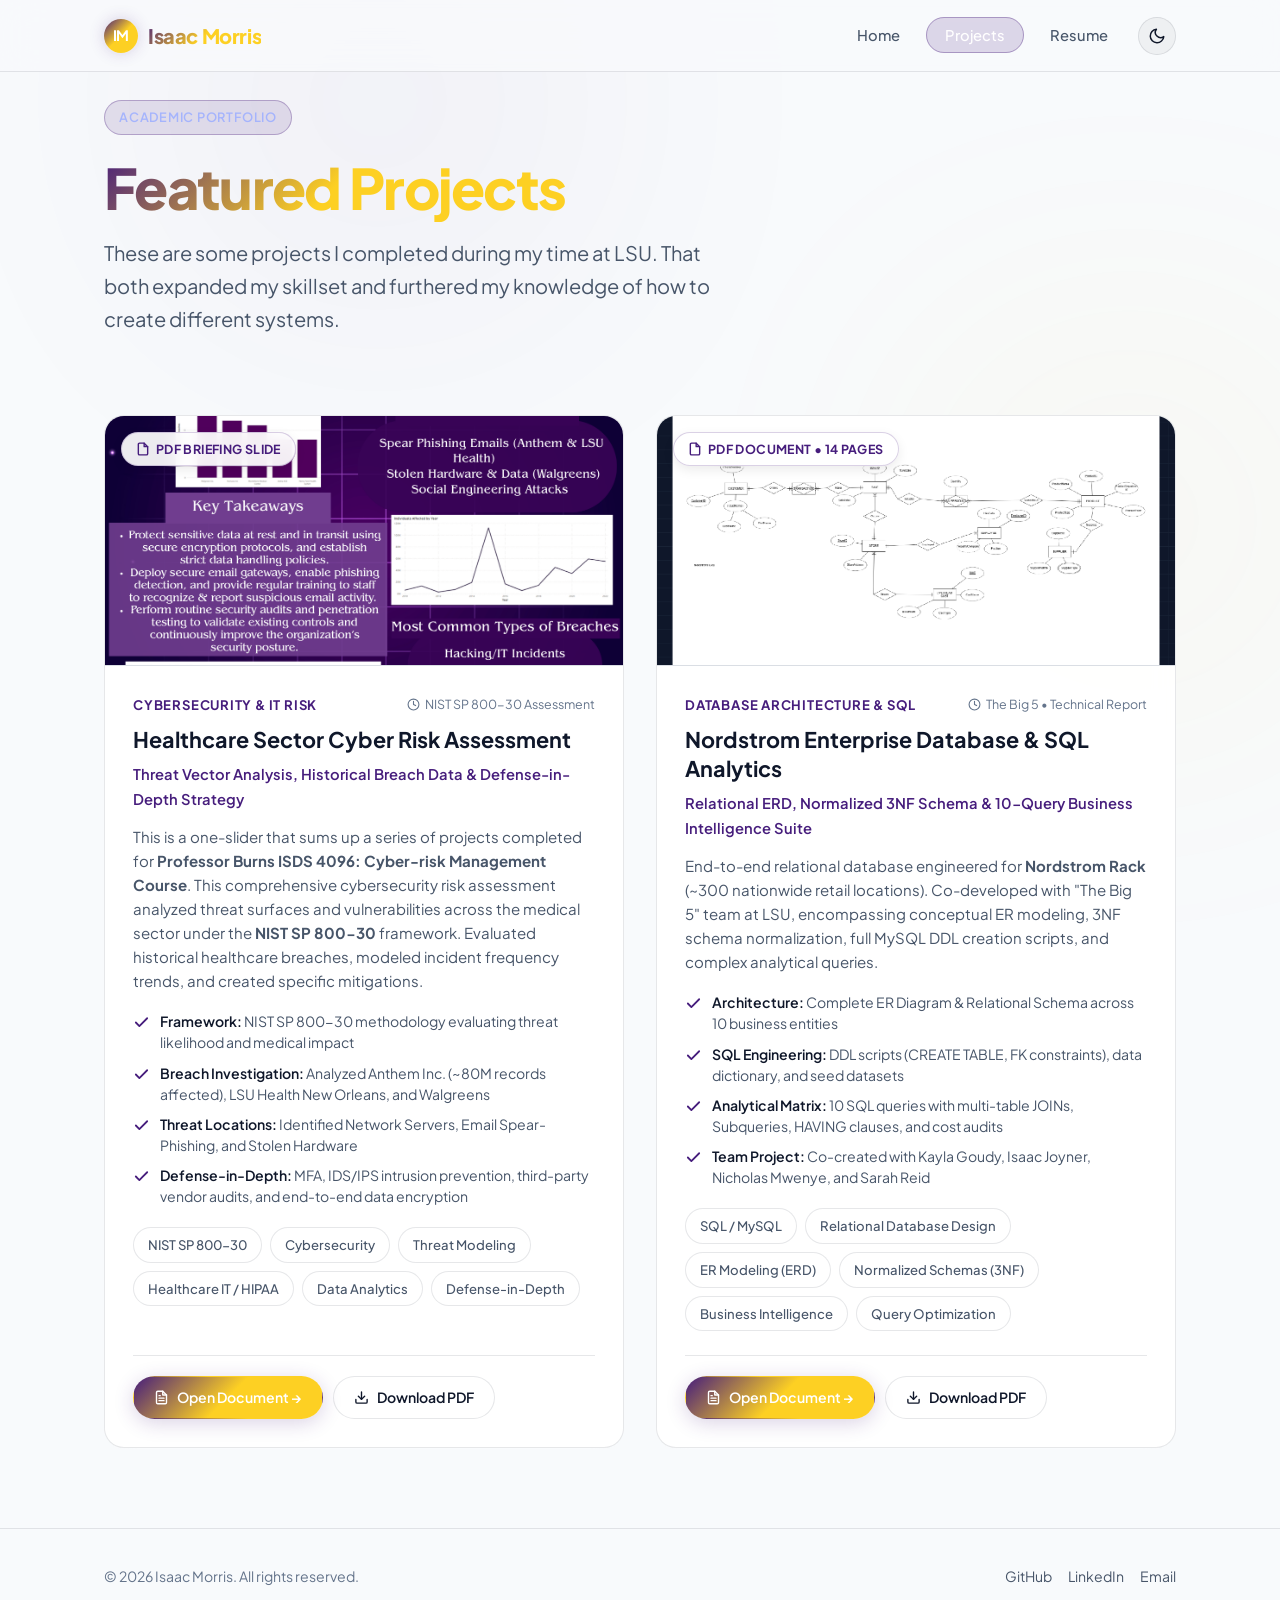
==== commit f63f6195: "Theme and Style Refinement LSU colors and Updated Photo" ====
--- a/project.html
+++ b/project.html
@@ -122,10 +122,12 @@
             </div>
 
             <p class="project-desc">
-              Comprehensive cybersecurity risk assessment analyzing threat surfaces and vulnerabilities across the
+              This is a one-slider that sums up a series of projects completed for <strong>Professor Burns ISDS
+                4096: Cyber-risk Management Course</strong>.
+              This comprehensive cybersecurity risk assessment analyzed threat surfaces and vulnerabilities across the
               medical sector under the
               <strong>NIST SP 800-30</strong> framework. Evaluated historical healthcare breaches, modeled incident
-              frequency trends, and architected targeted mitigations.
+              frequency trends, and created specific mitigations.
             </p>
 
             <ul class="project-highlights">
--- a/styles.css
+++ b/styles.css
@@ -13,13 +13,13 @@
   --bg-glass: rgba(255, 255, 255, 0.05);
 
   --border-subtle: rgba(255, 255, 255, 0.08);
-  --border-focus: rgba(99, 102, 241, 0.5);
-
-  --accent-primary: #6366f1;
+  --border-focus: rgba(70, 29, 124, 0.5);
+
+  --accent-primary: #461D7C;
   --accent-secondary: #8b5cf6;
-  --accent-glow: rgba(99, 102, 241, 0.25);
-  --accent-gradient: linear-gradient(135deg, #6366f1 0%, #a855f7 50%, #ec4899 100%);
-  --accent-gradient-subtle: linear-gradient(135deg, rgba(99, 102, 241, 0.15), rgba(168, 85, 247, 0.15));
+  --accent-glow: rgba(70, 29, 124, 0.25);
+  --accent-gradient: linear-gradient(135deg, #461D7C 0%, #FDD023 50%, #FDD023 100%);
+  --accent-gradient-subtle: linear-gradient(135deg, rgba(70, 29, 124, 0.15), rgba(253, 208, 35, 0.15));
 
   --text-primary: #f8fafc;
   --text-secondary: #94a3b8;
@@ -55,13 +55,13 @@
   --bg-glass: rgba(0, 0, 0, 0.04);
 
   --border-subtle: rgba(15, 23, 42, 0.1);
-  --border-focus: rgba(99, 102, 241, 0.6);
-
-  --accent-primary: #4f46e5;
-  --accent-secondary: #7c3aed;
-  --accent-glow: rgba(79, 70, 229, 0.2);
-  --accent-gradient: linear-gradient(135deg, #4f46e5 0%, #7c3aed 50%, #db2777 100%);
-  --accent-gradient-subtle: linear-gradient(135deg, rgba(79, 70, 229, 0.08), rgba(124, 58, 237, 0.08));
+  --border-focus: rgba(70, 29, 124, 0.6);
+
+  --accent-primary: #461D7C;
+  --accent-secondary: #FDD023;
+  --accent-glow: rgba(70, 29, 124, 0.2);
+  --accent-gradient: linear-gradient(135deg, #461D7C 0%, #FDD023 50%, #FDD023 100%);
+  --accent-gradient-subtle: linear-gradient(135deg, rgba(70, 29, 124, 0.08), rgba(253, 208, 35, 0.08));
 
   --text-primary: #0f172a;
   --text-secondary: #475569;
@@ -121,13 +121,13 @@
 body::before {
   top: -150px;
   left: 10%;
-  background: radial-gradient(circle, #6366f1, transparent 70%);
+  background: radial-gradient(circle, #461D7C, transparent 70%);
 }
 
 body::after {
   top: 30%;
   right: -100px;
-  background: radial-gradient(circle, #ec4899, transparent 70%);
+  background: radial-gradient(circle, #FDD023, transparent 70%);
 }
 
 a {
@@ -288,8 +288,8 @@
 
 .nav-link.active {
   color: #fff;
-  background: rgba(99, 102, 241, 0.16);
-  border: 1px solid rgba(99, 102, 241, 0.35);
+  background: rgba(70, 29, 124, 0.16);
+  border: 1px solid rgba(70, 29, 124, 0.35);
 }
 
 /* ==========================================================================
@@ -305,8 +305,8 @@
   text-transform: uppercase;
   letter-spacing: 0.06em;
   color: #a5b4fc;
-  background: rgba(99, 102, 241, 0.12);
-  border: 1px solid rgba(99, 102, 241, 0.3);
+  background: rgba(70, 29, 124, 0.12);
+  border: 1px solid rgba(70, 29, 124, 0.3);
   border-radius: var(--radius-full);
   margin-bottom: 20px;
 }
@@ -369,7 +369,7 @@
 
 .btn-primary:hover {
   transform: translateY(-2px);
-  box-shadow: 0 6px 25px rgba(99, 102, 241, 0.4);
+  box-shadow: 0 6px 25px rgba(70, 29, 124, 0.4);
 }
 
 .btn-secondary {
@@ -396,7 +396,7 @@
 }
 
 .card:hover {
-  border-color: rgba(99, 102, 241, 0.35);
+  border-color: rgba(70, 29, 124, 0.35);
   transform: translateY(-4px);
   box-shadow: 0 16px 36px rgba(0, 0, 0, 0.3);
 }
@@ -501,7 +501,7 @@
   width: 46px;
   height: 46px;
   border-radius: var(--radius-md);
-  background: rgba(99, 102, 241, 0.15);
+  background: rgba(70, 29, 124, 0.15);
   display: flex;
   align-items: center;
   justify-content: center;
@@ -560,7 +560,7 @@
   gap: 20px;
   position: relative;
   padding-left: 24px;
-  border-left: 2px solid rgba(99, 102, 241, 0.25);
+  border-left: 2px solid rgba(70, 29, 124, 0.25);
 }
 
 .timeline-item {
@@ -740,8 +740,8 @@
 
 .tag:hover {
   color: #ffffff;
-  border-color: rgba(99, 102, 241, 0.4);
-  background: rgba(99, 102, 241, 0.1);
+  border-color: rgba(70, 29, 124, 0.4);
+  background: rgba(70, 29, 124, 0.1);
 }
 
 /* ==========================================================================
@@ -769,13 +769,13 @@
 
 .project-card:hover {
   transform: translateY(-8px);
-  border-color: rgba(99, 102, 241, 0.45);
-  box-shadow: 0 24px 48px rgba(0, 0, 0, 0.45), 0 0 30px rgba(99, 102, 241, 0.15);
+  border-color: rgba(70, 29, 124, 0.45);
+  box-shadow: 0 24px 48px rgba(0, 0, 0, 0.45), 0 0 30px rgba(70, 29, 124, 0.15);
 }
 
 [data-theme="light"] .project-card:hover {
-  border-color: rgba(99, 102, 241, 0.4);
-  box-shadow: 0 20px 40px rgba(99, 102, 241, 0.12), 0 4px 12px rgba(0, 0, 0, 0.05);
+  border-color: rgba(70, 29, 124, 0.4);
+  box-shadow: 0 20px 40px rgba(70, 29, 124, 0.12), 0 4px 12px rgba(0, 0, 0, 0.05);
 }
 
 .project-thumbnail {
@@ -830,7 +830,7 @@
 [data-theme="light"] .project-badge-floating {
   background: rgba(255, 255, 255, 0.92);
   color: var(--accent-primary);
-  border-color: rgba(99, 102, 241, 0.2);
+  border-color: rgba(70, 29, 124, 0.2);
   box-shadow: 0 4px 12px rgba(0, 0, 0, 0.08);
 }
 
@@ -929,7 +929,7 @@
 }
 
 [data-theme="light"] .project-subtitle {
-  color: #4f46e5;
+  color: #461D7C;
 }
 
 .project-desc {
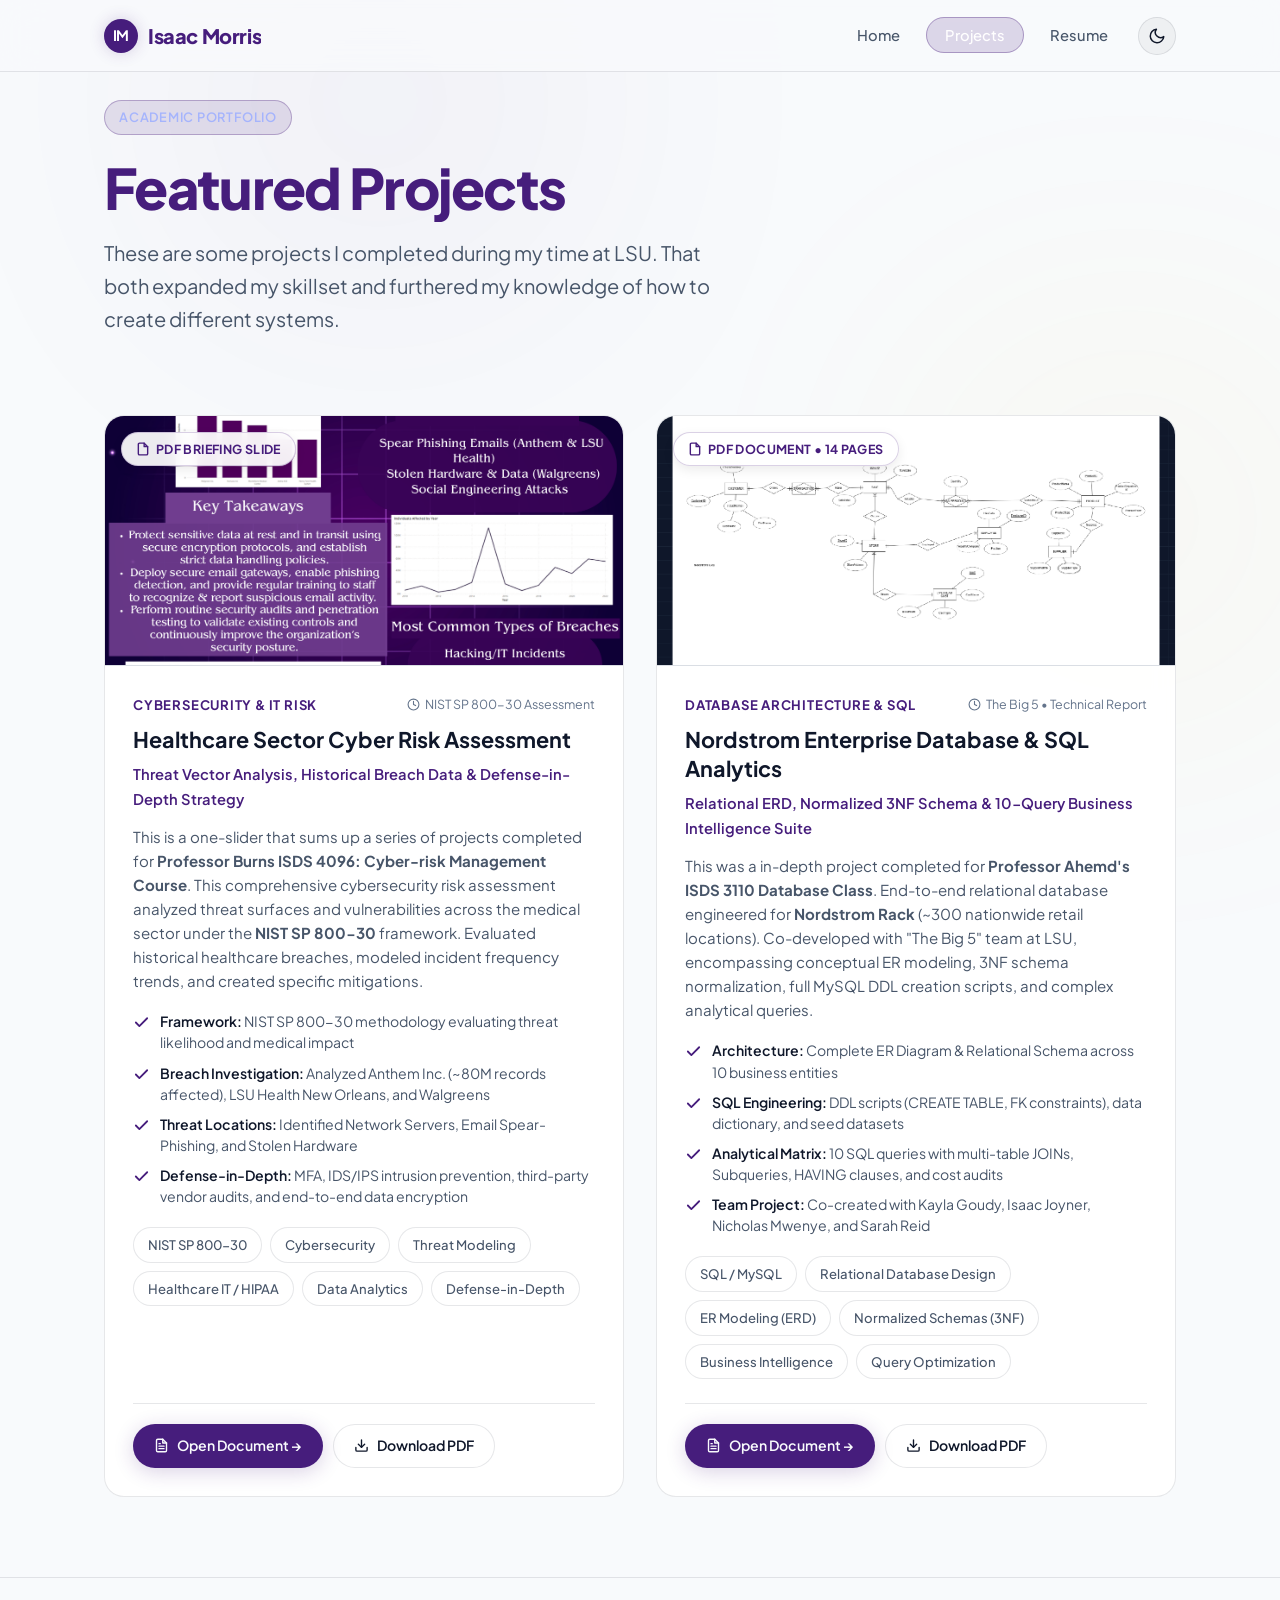
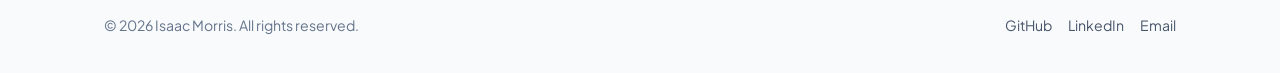
==== commit 1a229ff2: "Interactive Hovering in light and dark mode" ====
--- a/project.html
+++ b/project.html
@@ -256,6 +256,8 @@
               Suite</div>
 
             <p class="project-desc">
+              This was a in-depth project completed for <strong>Professor Ahemd's ISDS 3110 Database Class</strong>.
+
               End-to-end relational database engineered for <strong>Nordstrom Rack</strong> (~300 nationwide retail
               locations).
               Co-developed with "The Big 5" team at LSU, encompassing conceptual ER modeling, 3NF schema normalization,
--- a/styles.css
+++ b/styles.css
@@ -15,10 +15,10 @@
   --border-subtle: rgba(255, 255, 255, 0.08);
   --border-focus: rgba(70, 29, 124, 0.5);
 
-  --accent-primary: #461D7C;
-  --accent-secondary: #8b5cf6;
-  --accent-glow: rgba(70, 29, 124, 0.25);
-  --accent-gradient: linear-gradient(135deg, #461D7C 0%, #FDD023 50%, #FDD023 100%);
+  --accent-primary: #FDD023;
+  --accent-secondary: #461D7C;
+  --accent-glow: rgba(253, 208, 35, 0.25);
+  --accent-gradient: var(--accent-primary);
   --accent-gradient-subtle: linear-gradient(135deg, rgba(70, 29, 124, 0.15), rgba(253, 208, 35, 0.15));
 
   --text-primary: #f8fafc;
@@ -60,7 +60,7 @@
   --accent-primary: #461D7C;
   --accent-secondary: #FDD023;
   --accent-glow: rgba(70, 29, 124, 0.2);
-  --accent-gradient: linear-gradient(135deg, #461D7C 0%, #FDD023 50%, #FDD023 100%);
+  --accent-gradient: var(--accent-primary);
   --accent-gradient-subtle: linear-gradient(135deg, rgba(70, 29, 124, 0.08), rgba(253, 208, 35, 0.08));
 
   --text-primary: #0f172a;
@@ -121,19 +121,23 @@
 body::before {
   top: -150px;
   left: 10%;
-  background: radial-gradient(circle, #461D7C, transparent 70%);
+  background: radial-gradient(circle, var(--accent-primary), transparent 70%);
 }
 
 body::after {
   top: 30%;
   right: -100px;
-  background: radial-gradient(circle, #FDD023, transparent 70%);
+  background: radial-gradient(circle, var(--accent-secondary), transparent 70%);
 }
 
 a {
   color: inherit;
   text-decoration: none;
   transition: color var(--transition-fast);
+}
+
+a:hover {
+  color: var(--accent-secondary);
 }
 
 img {
@@ -282,7 +286,7 @@
 }
 
 .nav-link:hover {
-  color: var(--text-primary);
+  color: var(--accent-secondary);
   background: var(--bg-glass);
 }
 
@@ -363,13 +367,15 @@
 
 .btn-primary {
   background: var(--accent-gradient);
-  color: #ffffff;
+  color: var(--bg-primary);
   box-shadow: 0 4px 20px var(--accent-glow);
 }
 
 .btn-primary:hover {
   transform: translateY(-2px);
-  box-shadow: 0 6px 25px rgba(70, 29, 124, 0.4);
+  background: var(--accent-secondary);
+  color: var(--bg-primary);
+  box-shadow: 0 6px 25px rgba(253, 208, 35, 0.4);
 }
 
 .btn-secondary {
@@ -495,6 +501,31 @@
   display: grid;
   grid-template-columns: repeat(auto-fit, minmax(280px, 1fr));
   gap: 24px;
+}
+
+.features-grid .card {
+  background: var(--accent-primary);
+  border-color: var(--accent-primary);
+  color: var(--bg-primary);
+}
+
+.features-grid .card:hover {
+  background: var(--accent-secondary);
+  border-color: var(--accent-secondary);
+}
+
+.features-grid .card .feature-title,
+.features-grid .card .feature-desc {
+  color: var(--bg-primary);
+}
+
+.features-grid .card .feature-icon {
+  background: var(--bg-primary);
+  color: var(--accent-primary);
+}
+
+.features-grid .card:hover .feature-icon {
+  color: var(--accent-secondary);
 }
 
 .feature-icon {
@@ -917,6 +948,10 @@
   transition: color var(--transition-fast);
 }
 
+a:hover {
+  color: var(--accent-secondary);
+}
+
 .project-title a:hover {
   color: #a5b4fc;
 }
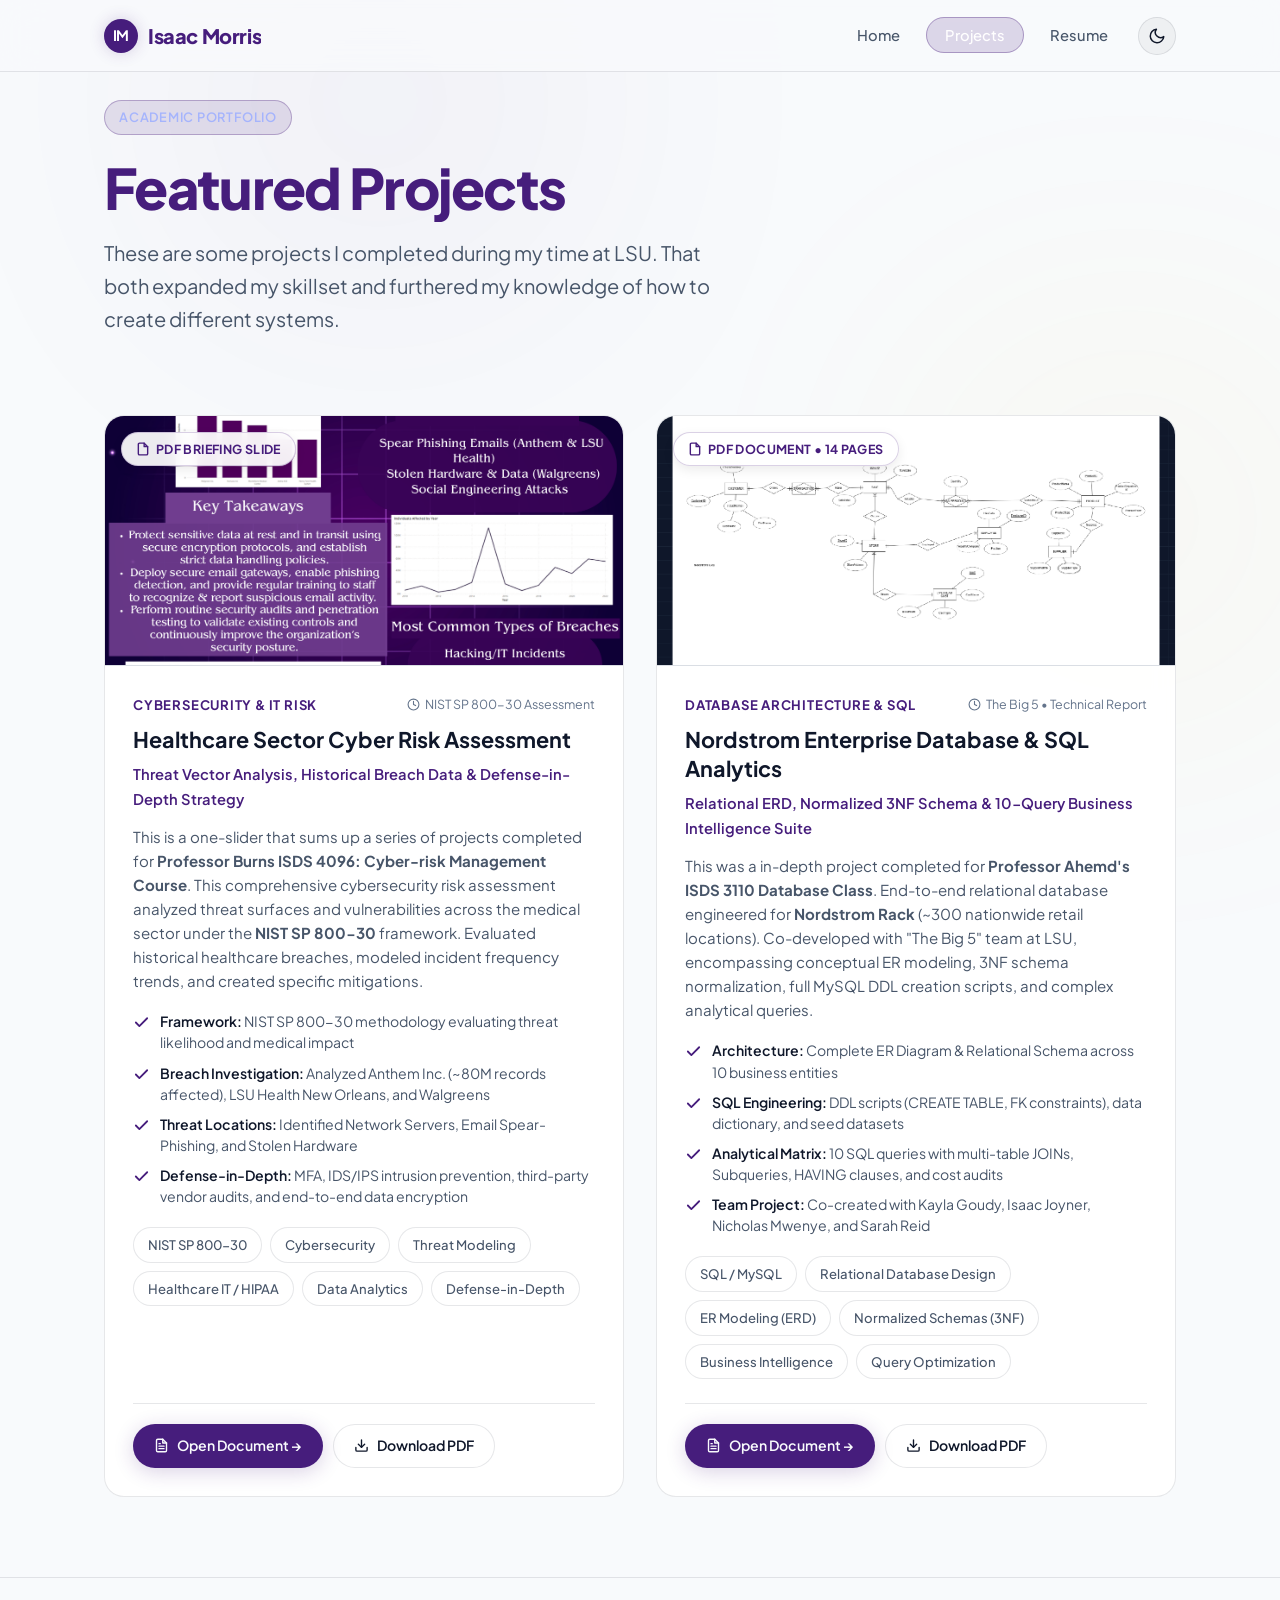
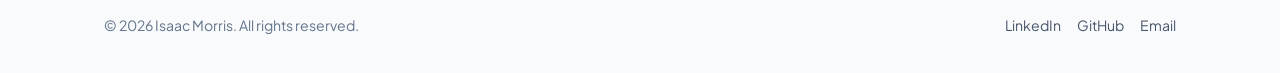
==== commit 29062a25: "Final Draft" ====
--- a/project.html
+++ b/project.html
@@ -349,9 +349,10 @@
     <div class="container footer-content">
       <p class="footer-text">&copy; 2026 Isaac Morris. All rights reserved.</p>
       <div class="footer-socials">
-        <a href="https://github.com" target="_blank" rel="noopener noreferrer" class="social-link">GitHub</a>
-        <a href="https://linkedin.com" target="_blank" rel="noopener noreferrer" class="social-link">LinkedIn</a>
-        <a href="mailto:contact@example.com" class="social-link">Email</a>
+        <a href="https://www.linkedin.com/in/isaac-morris-839309318" target="_blank" rel="noopener noreferrer"
+          class="social-link">LinkedIn</a>
+        <a href="https://github.com/IM1904" target="_blank" rel="noopener noreferrer" class="social-link">GitHub</a>
+        <a href="mailto:isaacmorris2004@gmail.com" class="social-link">Email</a>
       </div>
     </div>
   </footer>
--- a/styles.css
+++ b/styles.css
@@ -230,12 +230,15 @@
 [data-theme="dark"] .icon-sun {
   display: block;
 }
+
 [data-theme="dark"] .icon-moon {
   display: none;
 }
+
 [data-theme="light"] .icon-sun {
   display: none;
 }
+
 [data-theme="light"] .icon-moon {
   display: block;
 }
@@ -252,6 +255,7 @@
 .brand-logo span {
   background: var(--accent-gradient);
   -webkit-background-clip: text;
+  background-clip: text;
   -webkit-text-fill-color: transparent;
 }
 
@@ -334,6 +338,7 @@
 .gradient-text {
   background: var(--accent-gradient);
   -webkit-background-clip: text;
+  background-clip: text;
   -webkit-text-fill-color: transparent;
 }
 
